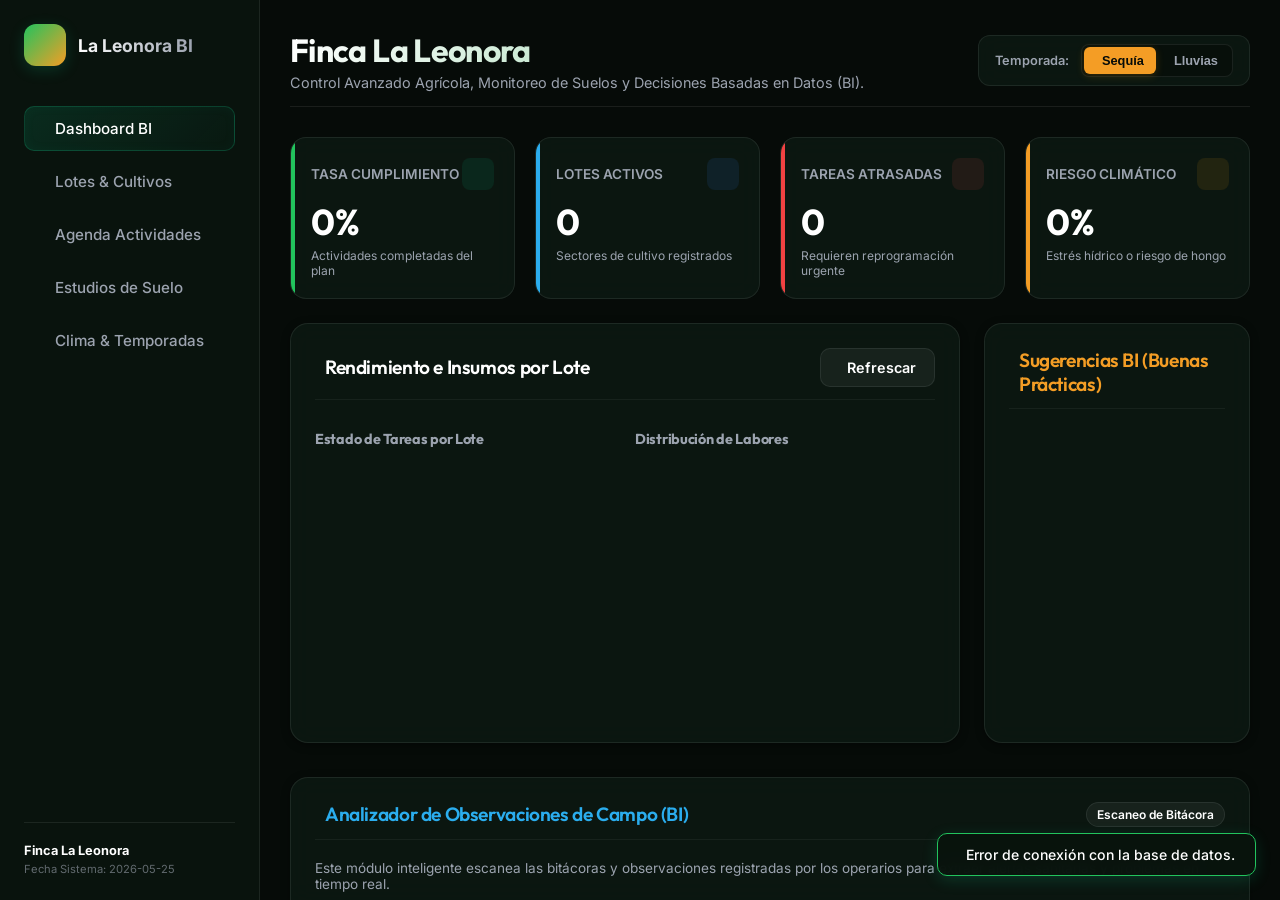
==== public/index.html @ f46ceb8b "fix(modal): hacer responsive el modal de programar actividad con header/footer sticky y selector de " ====
<!DOCTYPE html>
<html lang="es">
<head>
  <meta charset="UTF-8">
  <meta name="viewport" content="width=device-width, initial-scale=1.0">
  <title>AgriControl BI - Finca La Leonora</title>
  <!-- SEO Meta Tags -->
  <meta name="description" content="Sistema inteligente de control agrícola, administración de lotes, planificación de actividades y recomendaciones agronómicas basadas en BI para Finca La Leonora.">
  
  <!-- CSS Stylesheet -->
  <link rel="stylesheet" href="style.css">
  
  <!-- Chart.js and Lucide Icons CDN -->
  <script src="https://cdn.jsdelivr.net/npm/chart.js"></script>
  <script src="https://unpkg.com/lucide@latest"></script>
</head>
<body>

  <div id="app-container">
    
    <!-- SIDEBAR NAVIGATION -->
    <aside>
      <div class="brand">
        <div class="brand-icon">
          <i data-lucide="leaf"></i>
        </div>
        <div class="brand-name" style="font-size: 1.1rem;">La Leonora BI</div>
      </div>
      
      <nav style="flex-grow: 1;">
        <ul class="nav-menu">
          <li>
            <a class="nav-item active" data-section="dashboard">
              <i data-lucide="layout-dashboard"></i>
              <span>Dashboard BI</span>
            </a>
          </li>
          <li>
            <a class="nav-item" data-section="lotes">
              <i data-lucide="layers"></i>
              <span>Lotes & Cultivos</span>
            </a>
          </li>
          <li>
            <a class="nav-item" data-section="agenda">
              <i data-lucide="calendar"></i>
              <span>Agenda Actividades</span>
            </a>
          </li>
          <li>
            <a class="nav-item" data-section="suelos">
              <i data-lucide="microscope"></i>
              <span>Estudios de Suelo</span>
            </a>
          </li>
          <li>
            <a class="nav-item" data-section="clima">
              <i data-lucide="cloud-sun"></i>
              <span>Clima & Temporadas</span>
            </a>
          </li>
        </ul>
      </nav>
      
      <div class="sidebar-footer">
        <div style="font-weight: 700; color: #fff;">Finca La Leonora</div>
        <div style="font-size:0.7rem; opacity:0.6;">Fecha Sistema: <span id="current-time-lbl"></span></div>
      </div>
    </aside>

    <!-- MAIN VIEWPORT -->
    <main>
      
      <!-- TOP STATUS BAR & HEADER -->
      <header>
        <div class="header-title-section">
          <h1 id="page-title">Finca La Leonora</h1>
          <p id="page-subtitle">Control Avanzado Agrícola, Monitoreo de Suelos y Decisiones Basadas en Datos (BI).</p>
        </div>
        
        <div class="header-widgets">
          <!-- Weather season switch -->
          <div class="weather-widget">
            <span style="font-size: 0.8rem; font-weight: 600; color: var(--text-muted);">Temporada:</span>
            <div class="weather-toggle">
              <button id="btn-clima-sequia" class="weather-btn active sequia">
                <i data-lucide="sun"></i> Sequía
              </button>
              <button id="btn-clima-lluvia" class="weather-btn lluvia">
                <i data-lucide="cloud-rain"></i> Lluvias
              </button>
            </div>
          </div>
        </div>
      </header>

      <!-- ==========================================================================
           SECTION 1: DASHBOARD BI
           ========================================================================== -->
      <section id="dashboard-section" class="app-section active">
        <div class="dashboard-grid">
          
          <!-- KPI Row -->
          <div class="kpi-row">
            <div class="kpi-card kpi-cumplimiento">
              <div class="kpi-header">
                <span>Tasa Cumplimiento</span>
                <div class="kpi-icon"><i data-lucide="check-circle-2"></i></div>
              </div>
              <div class="kpi-value" id="kpi-cumplimiento-val">0%</div>
              <div class="kpi-desc">Actividades completadas del plan</div>
            </div>
            
            <div class="kpi-card kpi-lotes">
              <div class="kpi-header">
                <span>Lotes Activos</span>
                <div class="kpi-icon"><i data-lucide="grid"></i></div>
              </div>
              <div class="kpi-value" id="kpi-lotes-val">0</div>
              <div class="kpi-desc">Sectores de cultivo registrados</div>
            </div>
            
            <div class="kpi-card kpi-atrasadas">
              <div class="kpi-header">
                <span>Tareas Atrasadas</span>
                <div class="kpi-icon"><i data-lucide="alert-triangle"></i></div>
              </div>
              <div class="kpi-value" id="kpi-atrasadas-val">0</div>
              <div class="kpi-desc">Requieren reprogramación urgente</div>
            </div>
            
            <div class="kpi-card kpi-riesgo">
              <div class="kpi-header">
                <span>Riesgo Climático</span>
                <div class="kpi-icon"><i data-lucide="gauge"></i></div>
              </div>
              <div class="kpi-value" id="kpi-riesgo-val">0%</div>
              <div class="kpi-desc">Estrés hídrico o riesgo de hongo</div>
            </div>
          </div>

          <!-- BI Visualizations & Recommendations Grid -->
          <div class="vis-row">
            <!-- Charts Section -->
            <div class="card">
              <div class="card-header">
                <h2 class="card-title"><i data-lucide="bar-chart-3"></i> Rendimiento e Insumos por Lote</h2>
                <div class="card-actions">
                  <button class="btn btn-secondary" onclick="applyFilters()"><i data-lucide="refresh-cw"></i> Refrescar</button>
                </div>
              </div>
              
              <div class="charts-grid">
                <div>
                  <h3 style="font-size:0.9rem; margin-bottom:10px; color:var(--text-muted);">Estado de Tareas por Lote</h3>
                  <div class="chart-wrapper">
                    <canvas id="chartProductividad"></canvas>
                  </div>
                </div>
                <div>
                  <h3 style="font-size:0.9rem; margin-bottom:10px; color:var(--text-muted);">Distribución de Labores</h3>
                  <div class="chart-wrapper">
                    <canvas id="chartDistribucion"></canvas>
                  </div>
                </div>
              </div>
            </div>

            <!-- Intelligent Recommendations -->
            <div class="card">
              <div class="card-header">
                <h2 class="card-title" style="color: var(--accent-gold);"><i data-lucide="sparkles"></i> Sugerencias BI (Buenas Prácticas)</h2>
              </div>
              <div class="bi-recommendations-list" id="bi-recs-list">
                <!-- Inyectado desde bi-engine.js -->
              </div>
            </div>
          </div>

          <!-- Field Observations Analyzer Row -->
          <div class="card" style="margin-top: 10px;">
            <div class="card-header">
              <h2 class="card-title" style="color: var(--accent-blue);"><i data-lucide="brain-circuit"></i> Analizador de Observaciones de Campo (BI)</h2>
              <span class="badge stage-badge">Escaneo de Bitácora</span>
            </div>
            <div style="color: var(--text-muted); font-size: 0.85rem; margin-bottom: 15px;">
              Este módulo inteligente escanea las bitácoras y observaciones registradas por los operarios para extraer alertas sanitarias y problemas en tiempo real.
            </div>
            <div class="table-responsive">
              <table>
                <thead>
                  <tr>
                    <th>Lote</th>
                    <th>Incidencia Identificada</th>
                    <th>Estado de Alerta</th>
                    <th>Observación de Campo del Operario</th>
                    <th>Fecha Registro</th>
                    <th>Reportado Por</th>
                    <th>Actividad Origen</th>
                  </tr>
                </thead>
                <tbody id="observation-alerts-body">
                  <!-- Inyectado dinámicamente -->
                </tbody>
              </table>
            </div>
          </div>
          
        </div>
      </section>

      <!-- ==========================================================================
           SECTION 2: LOTES Y CULTIVOS
           ========================================================================== -->
      <section id="lotes-section" class="app-section">
        <div style="display:flex; justify-content:space-between; align-items:center; margin-bottom:24px;">
          <div>
            <h2 style="color:white; font-size:1.5rem;">Lotes de Cultivo</h2>
            <p style="color:var(--text-muted); font-size:0.9rem;">Registra los sectores de la finca. Soporta hasta 2 cultivos por lote para policultivos.</p>
          </div>
          <button class="btn btn-primary" onclick="abrirModalLote()">
            <i data-lucide="plus-circle"></i> Nuevo Lote
          </button>
        </div>

        <div class="lotes-grid" id="lotes-container">
          <!-- Inyectado desde app.js -->
        </div>
      </section>

      <!-- ==========================================================================
           SECTION 3: AGENDA DE ACTIVIDADES
           ========================================================================== -->
      <section id="agenda-section" class="app-section">
        <div style="display:flex; justify-content:space-between; align-items:center; margin-bottom:20px; flex-wrap:wrap; gap:12px;">
          <div>
            <h2 style="color:white; font-size:1.5rem;">Bitácora de Labores</h2>
            <p style="color:var(--text-muted); font-size:0.9rem;">Planifica las labores de la finca, márcalas como cumplidas en 1 clic y programa rápido.</p>
          </div>
          <div style="display:flex; gap:10px; align-items:center;">
            <div style="display:flex; background:rgba(0,0,0,0.3); border:1px solid var(--border-color); border-radius:10px; padding:3px;">
              <button type="button" id="btn-view-cards" class="btn btn-secondary" onclick="switchAgendaView('cards')" style="font-size:0.78rem; padding:6px 12px; border-radius:8px; background:rgba(16,185,129,0.2); color:#34d399; border:none;">
                <i data-lucide="layout-grid"></i> Tarjetas
              </button>
              <button type="button" id="btn-view-table" class="btn btn-secondary" onclick="switchAgendaView('table')" style="font-size:0.78rem; padding:6px 12px; border-radius:8px; border:none; color:var(--text-muted);">
                <i data-lucide="table"></i> Tabla
              </button>
            </div>
            <button class="btn btn-secondary" onclick="abrirModalPersonal()" title="Gestionar Operarios">
              <i data-lucide="users"></i> Operarios
            </button>
            <button class="btn btn-primary" onclick="abrirModalActividad()">
              <i data-lucide="calendar-plus"></i> Programar Detallado
            </button>
          </div>
        </div>

        <!-- BARRA DE PROGRAMACIÓN RÁPIDA (EXPRÉS) -->
        <div style="background: rgba(16, 185, 129, 0.06); border: 1px solid rgba(16, 185, 129, 0.25); border-radius: 14px; padding: 14px 16px; margin-bottom: 20px;">
          <div style="display: flex; justify-content: space-between; align-items: center; margin-bottom: 10px; flex-wrap: wrap; gap: 8px;">
            <div style="font-weight: 700; color: #10b981; font-size: 0.92rem; display: flex; align-items: center; gap: 8px;">
              <i data-lucide="zap" style="width: 17px; height: 17px; color: #fbbf24;"></i>
              <span>Programación Exprés (Agendado Rápido en 1 Clic)</span>
            </div>
            <!-- Sugerencias de Labores frecuentes -->
            <div style="display: flex; gap: 6px; flex-wrap: wrap;">
              <button type="button" class="chip-labor" onclick="selectQuickLabor('Plateo para café', 'Café', 'Crecimiento')">🌱 Plateo</button>
              <button type="button" class="chip-labor" onclick="selectQuickLabor('Guadaña general', 'Ambos Cultivos', 'Crecimiento')">🚜 Guadaña</button>
              <button type="button" class="chip-labor" onclick="selectQuickLabor('Deschuponada de café', 'Café', 'Fructificación')">🌿 Deschuponada</button>
              <button type="button" class="chip-labor" onclick="selectQuickLabor('Control de Plagas', 'Aguacate', 'Floración')">💊 Control Plagas</button>
              <button type="button" class="chip-labor" onclick="selectQuickLabor('Fertilización Foliar', 'Café', 'Crecimiento')">🧪 Fert. Foliar</button>
              <button type="button" class="chip-labor" onclick="selectQuickLabor('Fertilización Suelo', 'Café', 'Siembra')">🌾 Fert. Suelo</button>
            </div>
          </div>

          <form id="quick-act-form" style="display: grid; grid-template-columns: repeat(auto-fit, minmax(160px, 1fr)) auto; gap: 10px; align-items: flex-end;">
            <div>
              <label style="font-size: 0.72rem; color: var(--text-muted); display: block; margin-bottom: 4px;">Lote *</label>
              <select id="quick-act-lote" class="form-control" required style="font-size: 0.85rem; padding: 7px 10px;"></select>
            </div>
            <div>
              <label style="font-size: 0.72rem; color: var(--text-muted); display: block; margin-bottom: 4px;">Labor a Realizar *</label>
              <input type="text" id="quick-act-tipo" class="form-control" list="labor-suggestions" placeholder="Ej. Plateo para café nuevo" required style="font-size: 0.85rem; padding: 7px 10px;">
            </div>
            <div>
              <label style="font-size: 0.72rem; color: var(--text-muted); display: block; margin-bottom: 4px;">Fecha *</label>
              <input type="date" id="quick-act-fecha" class="form-control" required style="font-size: 0.85rem; padding: 7px 10px;">
            </div>
            <div>
              <label style="font-size: 0.72rem; color: var(--text-muted); display: block; margin-bottom: 4px;">Operario *</label>
              <input type="text" id="quick-act-personal" class="form-control" list="personal-suggestions" placeholder="Ej. Henry" required style="font-size: 0.85rem; padding: 7px 10px;">
            </div>
            <div>
              <button type="submit" class="btn btn-primary" style="white-space: nowrap; height: 38px; display: inline-flex; align-items: center; gap: 6px; font-weight: 700;">
                <i data-lucide="plus"></i> Agendar
              </button>
            </div>
          </form>
        </div>

        <!-- Filter and Search Bar -->
        <div class="filter-bar">
          <div class="filter-controls">
            <select id="filter-lote" class="filter-select" onchange="applyFilters()">
              <option value="">Todos los Lotes</option>
            </select>
            <select id="filter-cumplida" class="filter-select" onchange="applyFilters()">
              <option value="">Todos los Estados</option>
              <option value="pendientes">Pendientes a futuro</option>
              <option value="atrasadas">Atrasadas</option>
              <option value="completadas">Cumplidas</option>
            </select>
            <input type="text" id="search-activity" class="search-input" placeholder="Buscar por labor, operario, notas..." oninput="applyFilters()">
          </div>
          <button class="btn btn-secondary" onclick="document.getElementById('search-activity').value=''; document.getElementById('filter-lote').value=''; document.getElementById('filter-cumplida').value=''; applyFilters();">
            Limpiar Filtros
          </button>
        </div>

        <!-- VISTA 1: TARJETAS VISUALES DE LABORES (Por Defecto) -->
        <div id="agenda-cards-container" class="actividades-cards-grid">
          <!-- Inyectado desde app.js -->
        </div>

        <!-- VISTA 2: TABLA DE LABORES -->
        <div class="table-responsive" id="agenda-table-wrapper" style="display: none;">
          <table>
            <thead>
              <tr>
                <th style="width: 140px;">Estado</th>
                <th>Labor / Actividad</th>
                <th>Etapa</th>
                <th>Insumo, Dosificación & Aplicación</th>
                <th>Fecha & Responsable</th>
                <th>Notas de Campo</th>
                <th style="width: 140px; text-align: right;">Acciones</th>
              </tr>
            </thead>
            <tbody id="agenda-table-body">
              <!-- Cargado dinámicamente -->
            </tbody>
          </table>
        </div>
      </section>

      <!-- ==========================================================================
           SECTION 4: ESTUDIOS DE SUELO
           ========================================================================== -->
      <section id="suelos-section" class="app-section">
        <div style="display:flex; justify-content:space-between; align-items:center; margin-bottom:24px;">
          <div>
            <h2 style="color:white; font-size:1.5rem;">Estudios de Suelo y Análisis Químicos</h2>
            <p style="color:var(--text-muted); font-size:0.9rem;">Sube las imágenes de tus reportes de laboratorio. Se deben realizar dos análisis al año.</p>
          </div>
          <button class="btn btn-primary" onclick="abrirModalSuelo()">
            <i data-lucide="file-up"></i> Registrar Análisis de Suelo
          </button>
        </div>

        <!-- Gallery grid -->
        <div class="lotes-grid" id="suelos-container">
          <!-- Inyectado desde app.js -->
        </div>
      </section>

      <!-- ==========================================================================
           SECTION 5: CLIMA Y TEMPORADAS
           ========================================================================== -->
      <section id="clima-section" class="app-section">
        <div style="margin-bottom:24px;">
          <h2 style="color:white; font-size:1.5rem;">Monitoreo Climático Finca</h2>
          <p style="color:var(--text-muted); font-size:0.9rem;">El clima define las necesidades de riego y el riesgo de enfermedades foliares.</p>
        </div>

        <div class="climate-panel">
          <!-- Big Weather Display -->
          <div class="climate-status-card">
            <div id="climate-panel-icon" class="climate-icon-big sequia">
              <i data-lucide="sun"></i>
            </div>
            <h3 id="climate-panel-title" style="color:white; font-size:1.3rem; margin-bottom:8px;">Temporada de Sequía</h3>
            <p id="climate-panel-desc" style="color:var(--text-muted); font-size:0.85rem; max-width:280px;">Riego crítico activo para evitar pérdida foliar.</p>
            
            <div class="weather-stats-grid">
              <div class="weather-stat-box">
                <div style="font-size:0.75rem; color:var(--text-muted); margin-bottom:4px;">Temp. Promedio</div>
                <div style="display:flex; align-items:center; justify-content:center; gap:8px;">
                  <input type="number" id="climate-input-temp" class="form-control" style="width:60px; padding:4px 8px; text-align:center;" min="5" max="50">
                  <span style="font-weight:600; color:white;">°C</span>
                </div>
              </div>
              <div class="weather-stat-box">
                <div style="font-size:0.75rem; color:var(--text-muted); margin-bottom:4px;">Humedad Relativa</div>
                <div style="display:flex; align-items:center; justify-content:center; gap:8px;">
                  <input type="number" id="climate-input-hum" class="form-control" style="width:60px; padding:4px 8px; text-align:center;" min="0" max="100">
                  <span style="font-weight:600; color:white;">%</span>
                </div>
              </div>
            </div>
          </div>

          <!-- Climate Recommendations -->
          <div class="card">
            <div class="card-header">
              <h3 class="card-title" style="color: var(--accent-blue);"><i data-lucide="shield-alert"></i> Mitigación y Labores Recomendadas por Clima</h3>
            </div>
            <div class="bi-recommendations-list" id="clima-recs-list" style="max-height: 420px;">
              <!-- Se inyecta filtrado por clima -->
            </div>
          </div>
        </div>
      </section>

    </main>
  </div>

  <!-- ==========================================================================
       MODALS SECTION
       ========================================================================== -->
       
  <!-- Modal: Crear/Editar Lote -->
  <div class="modal-overlay" id="lote-modal">
    <div class="modal-content">
      <div class="modal-header">
        <h3 class="modal-title" id="lote-modal-title">Nuevo Lote de Cultivo</h3>
        <button class="modal-close"><i data-lucide="x"></i></button>
      </div>
      <form id="lote-form">
        <input type="hidden" id="lote-form-id">
        
        <div class="form-row-2">
          <div class="form-group">
            <label for="lote-form-nombre">Nombre del Lote (Ej. Alejandra / Manuela) *</label>
            <input type="text" id="lote-form-nombre" class="form-control" required placeholder="Ingrese el nombre del lote">
          </div>
          <div class="form-group">
            <label for="lote-form-etapa">Etapa Vegetativa General</label>
            <select id="lote-form-etapa" class="form-control">
              <option value="Siembra">Siembra / Establecimiento</option>
              <option value="Crecimiento">Crecimiento / Vegetativo</option>
              <option value="Floración">Floración</option>
              <option value="Fructificación">Fructificación</option>
              <option value="Cosecha">Cosecha</option>
            </select>
          </div>
        </div>
        
        <!-- SECCIÓN: SIEMBRA 1 / CULTIVO PRINCIPAL -->
        <div style="background: rgba(16, 185, 129, 0.07); border: 1px solid rgba(16, 185, 129, 0.25); border-radius: 12px; padding: 14px; margin-bottom: 14px;">
          <div style="font-weight: 700; color: #10b981; font-size: 0.92rem; margin-bottom: 10px; display: flex; justify-content: space-between; align-items: center;">
            <span style="display: flex; align-items: center; gap: 6px;">
              <i data-lucide="sprout" style="width: 16px; height: 16px;"></i> Siembra 1 (Cultivo Principal) *
            </span>
            <span style="font-size: 0.75rem; color: #34d399; font-weight: 600;" id="calc-preview-1-mini"></span>
          </div>
          <div class="form-row-2">
            <div class="form-group">
              <label for="lote-form-cultivo">Cultivo / Variedad *</label>
              <input type="text" id="lote-form-cultivo" class="form-control" list="crop-suggestions" required placeholder="Ej. Café Castillo / Geisha">
            </div>
            <div class="form-group">
              <label for="lote-form-fecha">Fecha de Siembra</label>
              <input type="date" id="lote-form-fecha" class="form-control">
            </div>
          </div>
          <div class="form-row-2" style="margin-top: 6px;">
            <div class="form-group">
              <label for="lote-form-arboles1" style="color: #a7f3d0;">Nº Árboles Actuales Sembrados</label>
              <input type="number" id="lote-form-arboles1" class="form-control" min="0" step="1" placeholder="Ej. 9984">
            </div>
            <div class="form-group">
              <label for="lote-form-pendientes1" style="color: #fde68a;">Árboles Pendientes (Por Sembrar)</label>
              <input type="number" id="lote-form-pendientes1" class="form-control" min="0" step="1" placeholder="Ej. 1500">
            </div>
          </div>
          <div class="form-row-2" style="margin-top: 6px;">
            <div class="form-group">
              <label for="lote-form-surco1" style="color: #a7f3d0;" title="Distancia entre surcos o calles en metros">Dist. Surcos (m)</label>
              <input type="number" id="lote-form-surco1" class="form-control" min="0" step="0.05" placeholder="Ej. 1.45">
            </div>
            <div class="form-group">
              <label for="lote-form-planta1" style="color: #a7f3d0;" title="Distancia entre plantas del mismo surco en metros">Dist. Plantas (m)</label>
              <input type="number" id="lote-form-planta1" class="form-control" min="0" step="0.05" placeholder="Ej. 1.25">
            </div>
          </div>
          <div id="calc-preview-1" style="font-size: 0.78rem; color: #34d399; margin-top: 8px; background: rgba(0,0,0,0.25); padding: 6px 10px; border-radius: 6px; display: none;"></div>
        </div>

        <!-- SECCIÓN: SIEMBRA 2 / SEGUNDO CULTIVO O OTRA FECHA -->
        <div style="background: rgba(59, 130, 246, 0.07); border: 1px solid rgba(59, 130, 246, 0.25); border-radius: 12px; padding: 14px; margin-bottom: 14px;">
          <div style="font-weight: 700; color: #60a5fa; font-size: 0.92rem; margin-bottom: 10px; display: flex; justify-content: space-between; align-items: center;">
            <span style="display: flex; align-items: center; gap: 6px;">
              <i data-lucide="layers" style="width: 16px; height: 16px;"></i> Siembra 2 (Distinta Fecha / Segundo Cultivo)
            </span>
            <span style="font-size: 0.75rem; color: #93c5fd; font-weight: 600;" id="calc-preview-2-mini"></span>
          </div>
          <div class="form-row-2">
            <div class="form-group">
              <label for="lote-form-cultivo2">Cultivo / Variedad</label>
              <input type="text" id="lote-form-cultivo2" class="form-control" list="crop-suggestions" placeholder="Ej. Café (Lote Nuevo) o Plátano">
            </div>
            <div class="form-group">
              <label for="lote-form-fecha2">Fecha de Siembra</label>
              <input type="date" id="lote-form-fecha2" class="form-control">
            </div>
          </div>
          <div class="form-row-2" style="margin-top: 6px;">
            <div class="form-group">
              <label for="lote-form-arboles2" style="color: #bfdbfe;">Nº Árboles Actuales Sembrados</label>
              <input type="number" id="lote-form-arboles2" class="form-control" min="0" step="1" placeholder="Ej. 5800">
            </div>
            <div class="form-group">
              <label for="lote-form-pendientes2" style="color: #fde68a;">Árboles Pendientes (Por Sembrar)</label>
              <input type="number" id="lote-form-pendientes2" class="form-control" min="0" step="1" placeholder="Ej. 1000">
            </div>
          </div>
          <div class="form-row-2" style="margin-top: 6px;">
            <div class="form-group">
              <label for="lote-form-surco2" style="color: #bfdbfe;" title="Distancia entre surcos o calles en metros">Dist. Surcos (m)</label>
              <input type="number" id="lote-form-surco2" class="form-control" min="0" step="0.05" placeholder="Ej. 1.45">
            </div>
            <div class="form-group">
              <label for="lote-form-planta2" style="color: #bfdbfe;" title="Distancia entre plantas del mismo surco en metros">Dist. Plantas (m)</label>
              <input type="number" id="lote-form-planta2" class="form-control" min="0" step="0.05" placeholder="Ej. 1.25">
            </div>
          </div>
          <div id="calc-preview-2" style="font-size: 0.78rem; color: #93c5fd; margin-top: 8px; background: rgba(0,0,0,0.25); padding: 6px 10px; border-radius: 6px; display: none;"></div>
        </div>

        <!-- BOTÓN PARA DESPLEGAR SIEMBRA 3 -->
        <div style="margin-bottom: 14px; text-align: right;">
          <button type="button" class="btn btn-secondary" id="btn-toggle-siembra3" style="font-size: 0.78rem; padding: 5px 12px; display: inline-flex; align-items: center; gap: 6px;">
            <i data-lucide="plus-circle" style="width: 14px; height: 14px; color: #fbbf24;"></i>
            <span id="btn-toggle-siembra3-lbl">+ Agregar 3ª Siembra / Policultivo</span>
          </button>
        </div>

        <!-- SECCIÓN: SIEMBRA 3 / TERCER CULTIVO O OTRA ETAPA (DINÁMICO) -->
        <div id="sec-siembra-3" style="display: none; background: rgba(245, 158, 11, 0.07); border: 1px solid rgba(245, 158, 11, 0.25); border-radius: 12px; padding: 14px; margin-bottom: 14px;">
          <div style="font-weight: 700; color: #fbbf24; font-size: 0.92rem; margin-bottom: 10px; display: flex; justify-content: space-between; align-items: center;">
            <span style="display: flex; align-items: center; gap: 6px;">
              <i data-lucide="sprout" style="width: 16px; height: 16px;"></i> Siembra 3 (Tercer Cultivo / Lote Adicional)
            </span>
            <span style="font-size: 0.75rem; color: #fde68a; font-weight: 600;" id="calc-preview-3-mini"></span>
          </div>
          <div class="form-row-2">
            <div class="form-group">
              <label for="lote-form-cultivo3">Cultivo / Variedad</label>
              <input type="text" id="lote-form-cultivo3" class="form-control" list="crop-suggestions" placeholder="Ej. Aguacate Hass o Café Soca">
            </div>
            <div class="form-group">
              <label for="lote-form-fecha3">Fecha de Siembra</label>
              <input type="date" id="lote-form-fecha3" class="form-control">
            </div>
          </div>
          <div class="form-row-2" style="margin-top: 6px;">
            <div class="form-group">
              <label for="lote-form-arboles3" style="color: #fde68a;">Nº Árboles Actuales Sembrados</label>
              <input type="number" id="lote-form-arboles3" class="form-control" min="0" step="1" placeholder="Ej. 1200">
            </div>
            <div class="form-group">
              <label for="lote-form-pendientes3" style="color: #fde68a;">Árboles Pendientes (Por Sembrar)</label>
              <input type="number" id="lote-form-pendientes3" class="form-control" min="0" step="1" placeholder="Ej. 500">
            </div>
          </div>
          <div class="form-row-2" style="margin-top: 6px;">
            <div class="form-group">
              <label for="lote-form-surco3" style="color: #fde68a;" title="Distancia entre surcos o calles en metros">Dist. Surcos (m)</label>
              <input type="number" id="lote-form-surco3" class="form-control" min="0" step="0.05" placeholder="Ej. 6.00">
            </div>
            <div class="form-group">
              <label for="lote-form-planta3" style="color: #fde68a;" title="Distancia entre plantas del mismo surco en metros">Dist. Plantas (m)</label>
              <input type="number" id="lote-form-planta3" class="form-control" min="0" step="0.05" placeholder="Ej. 5.00">
            </div>
          </div>
          <div id="calc-preview-3" style="font-size: 0.78rem; color: #fbbf24; margin-top: 8px; background: rgba(0,0,0,0.25); padding: 6px 10px; border-radius: 6px; display: none;"></div>
        </div>

        <!-- SECCIÓN: ÁREA Y ASISTENTE BI: CAPACIDAD INSTALADA VS TEÓRICA -->
        <div style="background: rgba(0, 0, 0, 0.3); border: 1px solid var(--border-color); border-radius: 12px; padding: 14px; margin-bottom: 16px;">
          <div style="display: flex; justify-content: space-between; align-items: center; margin-bottom: 10px; flex-wrap: wrap; gap: 8px;">
            <div style="font-weight: 700; color: #fff; font-size: 0.92rem; display: flex; align-items: center; gap: 6px;">
              <i data-lucide="pie-chart" style="width: 16px; height: 16px; color: #34d399;"></i>
              Área del Lote & Balance de Capacidad Teórica vs Real
            </div>
            <div style="display: flex; gap: 6px;">
              <button type="button" class="btn btn-secondary" id="btn-calc-area" style="font-size: 0.75rem; padding: 4px 10px;" title="Calcular automáticamente el área ocupada según los árboles y sus distancias">
                <i data-lucide="calculator" style="width: 14px; height: 14px;"></i> Auto-Calcular Área
              </button>
              <button type="button" class="btn btn-secondary" id="btn-calc-arboles" style="font-size: 0.75rem; padding: 4px 10px;" title="Estimar número de árboles según el área ingresada y la distancia de siembra">
                <i data-lucide="binary" style="width: 14px; height: 14px;"></i> Estimar Árboles
              </button>
            </div>
          </div>

          <div class="form-row-2">
            <div class="form-group" style="margin-bottom: 8px;">
              <label for="lote-form-area" style="font-weight: 700; color: #34d399;">Área Total del Lote (Hectáreas) *</label>
              <input type="number" id="lote-form-area" class="form-control" required step="0.01" min="0.01" placeholder="Ej. 3.50">
            </div>
            <div class="form-group" style="margin-bottom: 8px;">
              <label for="lote-form-pendientes" style="font-weight: 700; color: #fbbf24;" title="Total de árboles pendientes o proyectados por sembrar en este lote">
                Árboles Totales Pendientes (Por Sembrar)
              </label>
              <input type="number" id="lote-form-pendientes" class="form-control" min="0" step="1" placeholder="Ej. 2500">
            </div>
          </div>

          <!-- Resumen dinámico BI de Capacidad y Densidades -->
          <div id="lote-densidad-summary" style="margin-top: 10px;"></div>
        </div>
        
        <div style="display:flex; justify-content:flex-end; gap:12px; margin-top:20px;">
          <button type="button" class="btn btn-secondary modal-cancel">Cancelar</button>
          <button type="submit" class="btn btn-primary" id="btn-submit-lote">Guardar Lote</button>
        </div>
      </form>
    </div>
  </div>

  <!-- Modal: Crear/Editar Actividad -->
  <div class="modal-overlay" id="act-modal">
    <div class="modal-content" style="width: 620px; max-width: 95vw; max-height: calc(100vh - 40px); display: flex; flex-direction: column; padding: 0; overflow: hidden;">
      
      <!-- Header Fijo Superior -->
      <div class="modal-header modal-header-sticky" style="margin: 0; padding: 18px 24px; border-bottom: 1px solid rgba(255,255,255,0.08); background: #0c1811; display:flex; justify-content:space-between; align-items:center;">
        <div style="display:flex; align-items:center; gap:10px;">
          <div style="background: rgba(16,185,129,0.15); border: 1px solid rgba(16,185,129,0.3); border-radius: 8px; width: 34px; height: 34px; display: flex; align-items: center; justify-content: center; color: #34d399;">
            <i data-lucide="calendar-plus" style="width: 20px; height: 20px;"></i>
          </div>
          <h3 class="modal-title" id="act-modal-title" style="margin: 0; font-size: 1.25rem;">Programar Actividad</h3>
        </div>
        <button class="modal-close" style="background: none; border: none; color: var(--text-muted); cursor: pointer; display: flex; align-items: center; justify-content: center; padding: 4px;"><i data-lucide="x"></i></button>
      </div>

      <!-- Formulario con Scroll Interno -->
      <form id="act-form" style="display: flex; flex-direction: column; flex: 1; overflow: hidden; margin: 0;">
        <input type="hidden" id="act-form-id">
        
        <div class="modal-body-scroll" style="overflow-y: auto; padding: 20px 24px; flex: 1;">
          
          <!-- Bloque Destacado de Lote y Cultivo -->
          <div style="background: linear-gradient(135deg, rgba(16, 185, 129, 0.12), rgba(6, 78, 59, 0.22)); border: 1px solid rgba(52, 211, 153, 0.45); border-radius: 12px; padding: 14px 16px; margin-bottom: 18px; box-shadow: 0 4px 12px rgba(0,0,0,0.2);">
            <div style="display:flex; align-items:center; justify-content:space-between; margin-bottom: 10px;">
              <span style="display:flex; align-items:center; gap:6px; color:#34d399; font-weight:700; font-size:0.82rem; text-transform:uppercase; letter-spacing:0.5px;">
                <i data-lucide="map-pin" style="width:15px; height:15px;"></i> Ubicación de la Labor *
              </span>
              <span style="font-size:0.75rem; color:#a7f3d0; background:rgba(16,185,129,0.2); padding:2px 8px; border-radius:10px;">Requerido</span>
            </div>
            
            <div class="form-row-2" style="margin-bottom: 0;">
              <div class="form-group" style="margin-bottom: 0;">
                <label for="act-form-lote" style="color: #f1f5f9; font-weight: 700; font-size: 0.88rem; margin-bottom: 6px; display:block;">Lote Asociado *</label>
                <select id="act-form-lote" class="form-control" style="background: #06110a; border: 1px solid #10b981; color: #fff; font-weight: 600; box-shadow: inset 0 2px 4px rgba(0,0,0,0.3);" required>
                  <!-- Dinámico -->
                </select>
              </div>
              
              <div class="form-group" style="margin-bottom: 0;">
                <label for="act-form-cultivo-objetivo" style="color: #f1f5f9; font-weight: 700; font-size: 0.88rem; margin-bottom: 6px; display:block;">Cultivo Objetivo *</label>
                <select id="act-form-cultivo-objetivo" class="form-control" style="background: #06110a; border: 1px solid #10b981; color: #fff; font-weight: 600; box-shadow: inset 0 2px 4px rgba(0,0,0,0.3);" required>
                  <!-- Dinámico -->
                </select>
              </div>
            </div>
          </div>

          <!-- Chips Rápidos de Labores -->
          <div style="margin-bottom: 14px;">
            <label style="font-size:0.75rem; color:var(--text-muted); display:block; margin-bottom:6px; font-weight: 600;">Sugerencias Rápidas de Labor (1 Clic para autocompletar):</label>
            <div style="display:flex; gap:6px; flex-wrap:wrap;">
              <button type="button" class="chip-labor" onclick="fillModalLabor('Plateo para café', 'Café', 'Crecimiento')">🌱 Plateo</button>
              <button type="button" class="chip-labor" onclick="fillModalLabor('Guadaña general', 'Ambos Cultivos', 'Crecimiento')">🚜 Guadaña</button>
              <button type="button" class="chip-labor" onclick="fillModalLabor('Deschuponada de café', 'Café', 'Fructificación')">🌿 Deschuponada</button>
              <button type="button" class="chip-labor" onclick="fillModalLabor('Control de Plagas', 'Aguacate', 'Floración')">💊 Control Plagas</button>
              <button type="button" class="chip-labor" onclick="fillModalLabor('Fertilización Foliar', 'Café', 'Crecimiento')">🧪 Fert. Foliar</button>
              <button type="button" class="chip-labor" onclick="fillModalLabor('Fertilización Suelo', 'Café', 'Siembra')">🌾 Fert. Suelo</button>
            </div>
          </div>

          <div class="form-row-2">
            <div class="form-group">
              <label for="act-form-tipo">Tipo de Labor *</label>
              <input type="text" id="act-form-tipo" class="form-control" list="labor-suggestions" required placeholder="Ej. Fertilización Foliar">
            </div>

            <div class="form-group">
              <label for="act-form-producto">Insumo / Producto Utilizado</label>
              <input type="text" id="act-form-producto" class="form-control" list="producto-suggestions" placeholder="Ej. NPK 15-15-15 o Glifosato">
            </div>
          </div>

          <div class="form-row-2">
            <div class="form-group">
              <label for="act-form-etapa">Etapa del Cultivo</label>
              <select id="act-form-etapa" class="form-control">
                <option value="Siembra">Siembra / Establecimiento</option>
                <option value="Crecimiento">Crecimiento / Vegetativo</option>
                <option value="Floración">Floración</option>
                <option value="Fructificación">Fructificación</option>
                <option value="Cosecha">Cosecha</option>
              </select>
            </div>

            <div class="form-group">
              <label for="act-form-dosificacion">Dosificación Prescrita</label>
              <input type="text" id="act-form-dosificacion" class="form-control" list="dosificacion-suggestions" placeholder="Ej. 2 ml/L, 200g/árbol">
            </div>
          </div>

          <div class="form-row-2">
            <div class="form-group">
              <label for="act-form-metodo">Tipo de Aplicación</label>
              <select id="act-form-metodo" class="form-control">
                <option value="Foliar">Foliar (Líquida)</option>
                <option value="Suelo / Piso">Suelo / Piso (Granulado/Sólido)</option>
                <option value="Herbicida">Herbicida</option>
                <option value="Riego / Fertirriego">Riego / Fertirriego</option>
                <option value="Otro">Otro Método</option>
              </select>
            </div>

            <div class="form-group">
              <div class="form-row-2" style="gap: 10px; margin-bottom: 0;">
                <div class="form-group" style="margin-bottom:0;">
                  <label for="act-form-cantidad">Cantidad Total</label>
                  <input type="number" id="act-form-cantidad" class="form-control" placeholder="Ej. 50">
                </div>
                <div class="form-group" style="margin-bottom:0;">
                  <label for="act-form-unidad">Unidad</label>
                  <select id="act-form-unidad" class="form-control">
                    <option value="Kg">Kg</option>
                    <option value="L">L</option>
                    <option value="g">g</option>
                    <option value="ml">ml</option>
                    <option value="Sacos">Sacos</option>
                  </select>
                </div>
              </div>
            </div>
          </div>

          <div class="form-row-2">
            <div class="form-group">
              <label for="act-form-fecha">Fecha Programada *</label>
              <input type="date" id="act-form-fecha" class="form-control" required>
            </div>
            
            <div class="form-group">
              <label for="act-form-personal">Personal Responsable *</label>
              <input type="text" id="act-form-personal" class="form-control" list="personal-suggestions" required placeholder="Nombre de operario">
            </div>
          </div>

          <div class="form-group">
            <label for="act-form-notas">Observaciones y Notas de Campo (Se analizarán en el Dashboard)</label>
            <textarea id="act-form-notas" class="form-control" rows="3" placeholder="Registre incidencias (maleza, plagas, deficiencias encontradas) o notas de aplicación..."></textarea>
          </div>

          <!-- Selector de Estado de Cumplimiento -->
          <div class="form-group" style="background: rgba(16, 185, 129, 0.08); border: 1px solid rgba(16, 185, 129, 0.25); border-radius: 10px; padding: 12px; margin-bottom: 8px;">
            <label style="font-weight: 700; color: #fff; margin-bottom: 8px; display: block; font-size: 0.88rem;">
              <i data-lucide="check-circle-2" style="width:16px; height:16px; color:#10b981; vertical-align:middle; margin-right:4px;"></i>
              Estado de la Labor
            </label>
            <div style="display: flex; gap: 20px; align-items: center; flex-wrap: wrap;">
              <label style="display: flex; align-items: center; gap: 8px; cursor: pointer; color: #f59e0b; font-weight: 600; font-size: 0.88rem;">
                <input type="radio" name="act-form-cumplida" id="act-form-cumplida-no" value="false" checked style="accent-color: #f59e0b; width: 17px; height: 17px;">
                <span>⏳ Pendiente por Realizar</span>
              </label>
              <label style="display: flex; align-items: center; gap: 8px; cursor: pointer; color: #10b981; font-weight: 600; font-size: 0.88rem;">
                <input type="radio" name="act-form-cumplida" id="act-form-cumplida-si" value="true" style="accent-color: #10b981; width: 17px; height: 17px;">
                <span>✔ Cumplida / Ya Ejecutada</span>
              </label>
            </div>
          </div>

        </div>

        <!-- Footer Fijo Inferior -->
        <div class="modal-footer modal-footer-sticky" style="margin: 0; padding: 14px 24px; border-top: 1px solid rgba(255,255,255,0.08); background: #0c1811; display:flex; justify-content:space-between; align-items:center; gap:12px; flex-wrap:wrap;">
          <button type="button" class="btn btn-secondary" id="btn-act-save-and-another" style="display:flex; align-items:center; gap:6px; border-color: rgba(16, 185, 129, 0.4); color: #34d399;">
            <i data-lucide="plus-circle" style="width:16px; height:16px;"></i> Guardar y Otra
          </button>
          <div style="display:flex; gap:12px;">
            <button type="button" class="btn btn-secondary modal-cancel">Cancelar</button>
            <button type="submit" class="btn btn-primary" id="btn-act-submit" style="display:flex; align-items:center; gap:6px;">
              <i data-lucide="check" style="width:16px; height:16px;"></i> Agendar Actividad
            </button>
          </div>
        </div>

      </form>
    </div>
  </div>

  <!-- Modal: Subir Análisis de Suelo -->
  <div class="modal-overlay" id="suelo-modal">
    <div class="modal-content">
      <div class="modal-header">
        <h3 class="modal-title">Subir Análisis de Suelo</h3>
        <button class="modal-close"><i data-lucide="x"></i></button>
      </div>
      <form id="suelo-form">
        
        <div class="form-group">
          <label for="suelo-form-lote">Lote Analizado *</label>
          <select id="suelo-form-lote" class="form-control" required>
            <!-- Dinámico -->
          </select>
        </div>

        <div class="form-row-2">
          <div class="form-group">
            <label for="suelo-form-titulo">Título / Descripción del Reporte *</label>
            <input type="text" id="suelo-form-titulo" class="form-control" required placeholder="Ej. Análisis de Macronutrientes Semestral">
          </div>
          <div class="form-group">
            <label for="suelo-form-fecha">Fecha del Análisis *</label>
            <input type="date" id="suelo-form-fecha" class="form-control" required>
          </div>
        </div>

        <div class="form-group">
          <label for="suelo-form-imagen">Reporte de Laboratorio (Imagen o PDF) *</label>
          <input type="file" id="suelo-form-imagen" accept="image/*,application/pdf" class="form-control" required>
          <div style="font-size:0.75rem; color:var(--text-muted); margin-top:4px;">Selecciona una imagen (PNG, JPG) o un archivo PDF para guardar el estudio.</div>
        </div>

        <div class="form-group">
          <label for="suelo-form-notas">Observaciones / Resultados Clave del Suelo</label>
          <textarea id="suelo-form-notas" class="form-control" rows="3" placeholder="Ej. pH ácido (5.2), bajo nivel de Nitrógeno. Se sugiere enmienda."></textarea>
        </div>

        <div style="display:flex; justify-content:flex-end; gap:12px; margin-top:20px;">
          <button type="button" class="btn btn-secondary modal-cancel">Cancelar</button>
          <button type="submit" class="btn btn-primary">Guardar Análisis</button>
        </div>
      </form>
    </div>
  </div>

  <!-- Modal: Zoom de Imagen de Análisis -->
  <div class="modal-overlay" id="zoom-modal">
    <div class="modal-content" style="width: 700px; max-width: 95%;">
      <div class="modal-header">
        <h3 class="modal-title" id="zoom-modal-title">Vista del Análisis</h3>
        <button class="modal-close"><i data-lucide="x"></i></button>
      </div>
      <div style="text-align: center; max-height: 500px; overflow: auto; background: rgba(0,0,0,0.4); padding: 10px; border-radius: 10px;">
        <img id="zoom-modal-img" src="" alt="Análisis de Suelos" style="max-width: 100%; height: auto; border-radius: 6px;">
      </div>
      <div id="zoom-modal-desc" style="margin-top: 15px; font-size: 0.9rem; color: var(--text-muted); line-height: 1.4;"></div>
    </div>
  </div>

  <!-- Modal: Administrar Operarios -->
  <div class="modal-overlay" id="personal-modal">
    <div class="modal-content" style="width: 450px;">
      <div class="modal-header">
        <h3 class="modal-title">Administrar Operarios</h3>
        <button class="modal-close"><i data-lucide="x"></i></button>
      </div>
      <div>
        <div class="form-group" style="display:flex; gap:10px; margin-bottom: 20px;">
          <input type="text" id="personal-new-name" class="form-control" placeholder="Nombre del nuevo operario...">
          <button type="button" class="btn btn-primary" onclick="agregarNuevoPersonal()" style="display:flex; align-items:center; gap:6px;"><i data-lucide="plus"></i> Agregar</button>
        </div>
        
        <h4 style="color:white; font-size:0.95rem; margin-bottom:10px; border-bottom:1px solid rgba(255,255,255,0.05); padding-bottom:6px;">Personal Registrado</h4>
        <div id="personal-list-container" style="max-height: 250px; overflow-y: auto; display:flex; flex-direction:column; gap:8px;">
          <!-- Se inyecta dinámicamente -->
        </div>
      </div>
      <div style="display:flex; justify-content:flex-end; margin-top:20px; border-top: 1px solid rgba(255,255,255,0.05); padding-top:15px;">
        <button type="button" class="btn btn-secondary modal-close">Cerrar</button>
      </div>
    </div>
  </div>

  <!-- DATALISTS PARA SUGERENCIAS / AUTOCOMPLETADOS DINÁMICOS -->
  <datalist id="crop-suggestions"></datalist>
  <datalist id="labor-suggestions"></datalist>
  <datalist id="personal-suggestions"></datalist>
  <datalist id="producto-suggestions"></datalist>
  <datalist id="dosificacion-suggestions"></datalist>

  <!-- SCRIPTS IMPORT -->
  <script src="bi-engine.js"></script>
  <script src="app.js"></script>
  
  <!-- Initialize Lucide Icons -->
  <script>
    lucide.createIcons();
  </script>
</body>
</html>
---- public/style.css ----
/* AgriControl BI - Premium Visual Theme */
@import url('https://fonts.googleapis.com/css2?family=Inter:wght@300;400;500;600;700&family=Outfit:wght@400;500;600;700;800&display=swap');

:root {
  /* Color Palette - HSL Dark Forest Tech */
  --bg-main: #060b08;
  --bg-sidebar: #09130d;
  --bg-card: rgba(15, 30, 22, 0.65);
  --bg-card-hover: rgba(22, 45, 33, 0.8);
  --border-color: rgba(255, 255, 255, 0.08);
  --border-focus: rgba(16, 185, 129, 0.4);

  --primary: hsl(142, 70%, 45%);
  --primary-glow: rgba(16, 185, 129, 0.2);
  --primary-dark: hsl(142, 70%, 30%);
  --accent-gold: hsl(35, 90%, 55%);
  --accent-gold-glow: rgba(245, 158, 11, 0.2);
  --accent-blue: hsl(200, 85%, 55%);
  --accent-blue-glow: rgba(59, 130, 246, 0.2);
  --danger: hsl(0, 85%, 60%);
  --danger-glow: rgba(239, 68, 68, 0.25);
  
  --text-main: #f3f4f6;
  --text-muted: #9ca3af;
  --text-dark: #1f2937;
  
  --shadow-sm: 0 2px 8px rgba(0,0,0,0.4);
  --shadow-lg: 0 10px 30px rgba(0,0,0,0.6);
  --glass-blur: blur(12px);
  --transition-fast: 0.2s ease;
  --transition-normal: 0.3s cubic-bezier(0.4, 0, 0.2, 1);
}

* {
  box-sizing: border-box;
  margin: 0;
  padding: 0;
}

body {
  font-family: 'Inter', sans-serif;
  background-color: var(--bg-main);
  color: var(--text-main);
  min-height: 100vh;
  display: flex;
  overflow-x: hidden;
}

h1, h2, h3, h4, .title-font {
  font-family: 'Outfit', sans-serif;
  letter-spacing: -0.02em;
}

/* Scrollbar Styling */
::-webkit-scrollbar {
  width: 8px;
  height: 8px;
}
::-webkit-scrollbar-track {
  background: var(--bg-main);
}
::-webkit-scrollbar-thumb {
  background: rgba(255, 255, 255, 0.1);
  border-radius: 4px;
}
::-webkit-scrollbar-thumb:hover {
  background: var(--primary);
}

/* Layout App Structure */
#app-container {
  display: flex;
  width: 100%;
  min-height: 100vh;
}

/* Sidebar Styling */
aside {
  width: 260px;
  background-color: var(--bg-sidebar);
  border-right: 1px solid var(--border-color);
  display: flex;
  flex-direction: column;
  padding: 24px;
  flex-shrink: 0;
  z-index: 10;
}

.brand {
  display: flex;
  align-items: center;
  gap: 12px;
  margin-bottom: 40px;
}

.brand-icon {
  background: linear-gradient(135deg, var(--primary), var(--accent-gold));
  width: 42px;
  height: 42px;
  border-radius: 12px;
  display: flex;
  align-items: center;
  justify-content: center;
  color: white;
  box-shadow: 0 4px 15px var(--primary-glow);
}

.brand-name {
  font-size: 1.25rem;
  font-weight: 700;
  background: linear-gradient(to right, #ffffff, var(--text-muted));
  -webkit-background-clip: text;
  -webkit-text-fill-color: transparent;
}

.nav-menu {
  list-style: none;
  display: flex;
  flex-direction: column;
  gap: 8px;
}

.nav-item {
  display: flex;
  align-items: center;
  gap: 14px;
  padding: 12px 16px;
  color: var(--text-muted);
  text-decoration: none;
  border-radius: 10px;
  font-weight: 500;
  font-size: 0.95rem;
  cursor: pointer;
  transition: all var(--transition-fast);
  border: 1px solid transparent;
}

.nav-item:hover {
  color: var(--text-main);
  background-color: rgba(255, 255, 255, 0.03);
}

.nav-item.active {
  color: #ffffff;
  background: linear-gradient(135deg, rgba(16, 185, 129, 0.15), rgba(16, 185, 129, 0.03));
  border-color: rgba(16, 185, 129, 0.25);
  box-shadow: inset 0 0 12px rgba(16, 185, 129, 0.05);
}

.nav-item i {
  font-size: 1.1rem;
}

.sidebar-footer {
  margin-top: auto;
  padding-top: 20px;
  border-top: 1px solid var(--border-color);
  font-size: 0.8rem;
  color: var(--text-muted);
  display: flex;
  flex-direction: column;
  gap: 4px;
}

/* Main Content Area */
main {
  flex-grow: 1;
  display: flex;
  flex-direction: column;
  height: 100vh;
  overflow-y: auto;
  padding: 30px;
}

/* Top Header */
header {
  display: flex;
  justify-content: space-between;
  align-items: center;
  margin-bottom: 30px;
  padding-bottom: 15px;
  border-bottom: 1px solid var(--border-color);
}

.header-title-section h1 {
  font-size: 2rem;
  font-weight: 700;
  background: linear-gradient(120deg, #ffffff, #88cf9d);
  -webkit-background-clip: text;
  -webkit-text-fill-color: transparent;
}

.header-title-section p {
  color: var(--text-muted);
  font-size: 0.9rem;
  margin-top: 4px;
}

.header-widgets {
  display: flex;
  align-items: center;
  gap: 16px;
}

/* Weather Monitor Widget */
.weather-widget {
  background: var(--bg-card);
  backdrop-filter: var(--glass-blur);
  border: 1px solid var(--border-color);
  border-radius: 12px;
  padding: 8px 16px;
  display: flex;
  align-items: center;
  gap: 12px;
  transition: border-color var(--transition-fast);
}

.weather-widget:hover {
  border-color: rgba(255, 255, 255, 0.15);
}

.weather-toggle {
  display: flex;
  background: rgba(0, 0, 0, 0.3);
  padding: 2px;
  border-radius: 8px;
  border: 1px solid var(--border-color);
}

.weather-btn {
  background: none;
  border: none;
  color: var(--text-muted);
  padding: 6px 12px;
  border-radius: 6px;
  font-size: 0.8rem;
  font-weight: 600;
  cursor: pointer;
  display: flex;
  align-items: center;
  gap: 6px;
  transition: all var(--transition-fast);
}

.weather-btn.active.sequia {
  background-color: var(--accent-gold);
  color: var(--bg-main);
  box-shadow: 0 2px 8px var(--accent-gold-glow);
}

.weather-btn.active.lluvia {
  background-color: var(--accent-blue);
  color: white;
  box-shadow: 0 2px 8px var(--accent-blue-glow);
}

/* Dashboard Content Grid */
.dashboard-grid {
  display: flex;
  flex-direction: column;
  gap: 24px;
}

/* KPI Bar */
.kpi-row {
  display: grid;
  grid-template-columns: repeat(auto-fit, minmax(220px, 1fr));
  gap: 20px;
}

.kpi-card {
  background: var(--bg-card);
  backdrop-filter: var(--glass-blur);
  border: 1px solid var(--border-color);
  border-radius: 16px;
  padding: 20px;
  position: relative;
  overflow: hidden;
  transition: transform var(--transition-normal), border-color var(--transition-normal);
}

.kpi-card:hover {
  transform: translateY(-4px);
  border-color: rgba(16, 185, 129, 0.3);
}

.kpi-card::before {
  content: '';
  position: absolute;
  top: 0;
  left: 0;
  width: 4px;
  height: 100%;
}

.kpi-card.kpi-cumplimiento::before { background-color: var(--primary); }
.kpi-card.kpi-lotes::before { background-color: var(--accent-blue); }
.kpi-card.kpi-atrasadas::before { background-color: var(--danger); }
.kpi-card.kpi-riesgo::before { background-color: var(--accent-gold); }

.kpi-header {
  display: flex;
  justify-content: space-between;
  align-items: center;
  color: var(--text-muted);
  font-size: 0.85rem;
  font-weight: 600;
  text-transform: uppercase;
  margin-bottom: 12px;
}

.kpi-icon {
  width: 32px;
  height: 32px;
  border-radius: 8px;
  display: flex;
  align-items: center;
  justify-content: center;
  font-size: 1rem;
}

.kpi-cumplimiento .kpi-icon { background: rgba(16, 185, 129, 0.1); color: var(--primary); }
.kpi-lotes .kpi-icon { background: rgba(59, 130, 246, 0.1); color: var(--accent-blue); }
.kpi-atrasadas .kpi-icon { background: rgba(239, 68, 68, 0.1); color: var(--danger); }
.kpi-riesgo .kpi-icon { background: rgba(245, 158, 11, 0.1); color: var(--accent-gold); }

.kpi-value {
  font-family: 'Outfit', sans-serif;
  font-size: 2.25rem;
  font-weight: 700;
  color: #ffffff;
  line-height: 1.1;
}

.kpi-desc {
  font-size: 0.75rem;
  color: var(--text-muted);
  margin-top: 6px;
  display: flex;
  align-items: center;
  gap: 4px;
}

/* Visualization & Recommendations Row */
.vis-row {
  display: grid;
  grid-template-columns: 1.6fr 1fr;
  gap: 24px;
}

@media (max-width: 1024px) {
  .vis-row {
    grid-template-columns: 1fr;
  }
}

.card {
  background: var(--bg-card);
  backdrop-filter: var(--glass-blur);
  border: 1px solid var(--border-color);
  border-radius: 18px;
  padding: 24px;
  box-shadow: var(--shadow-sm);
  display: flex;
  flex-direction: column;
}

.card-header {
  display: flex;
  justify-content: space-between;
  align-items: center;
  margin-bottom: 20px;
  border-bottom: 1px solid rgba(255, 255, 255, 0.05);
  padding-bottom: 12px;
}

.card-title {
  font-size: 1.2rem;
  font-weight: 600;
  color: white;
  display: flex;
  align-items: center;
  gap: 10px;
}

.card-title i {
  color: var(--primary);
}

.card-actions {
  display: flex;
  gap: 8px;
}

/* BI Recommendations Panel */
.bi-recommendations-list {
  display: flex;
  flex-direction: column;
  gap: 12px;
  max-height: 380px;
  overflow-y: auto;
  padding-right: 4px;
}

.rec-item {
  padding: 14px 16px;
  border-radius: 12px;
  background: rgba(255, 255, 255, 0.02);
  border: 1px solid var(--border-color);
  position: relative;
  display: flex;
  flex-direction: column;
  gap: 8px;
  transition: all var(--transition-fast);
  animation: slideIn 0.3s ease-out;
}

.rec-item:hover {
  background: rgba(255, 255, 255, 0.04);
}

@keyframes slideIn {
  from { opacity: 0; transform: translateY(8px); }
  to { opacity: 1; transform: translateY(0); }
}

.rec-badge-row {
  display: flex;
  justify-content: space-between;
  align-items: center;
}

.rec-lote {
  font-weight: 700;
  font-size: 0.8rem;
  text-transform: uppercase;
  color: #fff;
}

.rec-priority {
  font-size: 0.75rem;
  font-weight: 600;
  padding: 2px 8px;
  border-radius: 6px;
}

.rec-priority.Alta { background: var(--danger-glow); color: var(--danger); }
.rec-priority.Media { background: var(--accent-gold-glow); color: var(--accent-gold); }
.rec-priority.Baja { background: rgba(255,255,255,0.08); color: var(--text-muted); }

.rec-text {
  font-size: 0.85rem;
  line-height: 1.4;
  color: var(--text-muted);
}

.rec-text strong {
  color: #fff;
}

.rec-suggested-action {
  font-size: 0.8rem;
  background: rgba(0, 0, 0, 0.2);
  padding: 8px 12px;
  border-radius: 8px;
  border-left: 2px solid var(--primary);
  color: var(--text-main);
  display: flex;
  justify-content: space-between;
  align-items: center;
  gap: 8px;
}

.rec-item.danger { border-left: 4px solid var(--danger); }
.rec-item.warning { border-left: 4px solid var(--accent-gold); }
.rec-item.info { border-left: 4px solid var(--accent-blue); }
.rec-item.success { border-left: 4px solid var(--primary); }

.rec-item.danger .rec-suggested-action { border-left-color: var(--danger); }
.rec-item.warning .rec-suggested-action { border-left-color: var(--accent-gold); }
.rec-item.info .rec-suggested-action { border-left-color: var(--accent-blue); }

.rec-create-btn {
  background: none;
  border: none;
  color: var(--primary);
  font-weight: 700;
  font-size: 0.75rem;
  cursor: pointer;
  display: flex;
  align-items: center;
  gap: 4px;
  padding: 4px;
  border-radius: 4px;
  transition: background var(--transition-fast);
}

.rec-create-btn:hover {
  background: rgba(16, 185, 129, 0.1);
}

/* Section Switching Styling */
.app-section {
  display: none;
  animation: fadeIn 0.4s ease-in-out;
}

.app-section.active {
  display: block;
}

@keyframes fadeIn {
  from { opacity: 0; transform: translateY(10px); }
  to { opacity: 1; transform: translateY(0); }
}

/* Charts Containers */
.charts-grid {
  display: grid;
  grid-template-columns: 1fr 1fr;
  gap: 20px;
  margin-top: 10px;
}

@media (max-width: 768px) {
  .charts-grid {
    grid-template-columns: 1fr;
  }
}

.chart-wrapper {
  position: relative;
  height: 260px;
  width: 100%;
}

/* Interactive Tables */
.table-responsive {
  width: 100%;
  overflow-x: auto;
  border-radius: 12px;
  border: 1px solid var(--border-color);
  background: rgba(0, 0, 0, 0.15);
}

table {
  width: 100%;
  border-collapse: collapse;
  text-align: left;
  font-size: 0.88rem;
}

th {
  background-color: rgba(255, 255, 255, 0.02);
  color: var(--text-muted);
  font-weight: 600;
  padding: 14px 18px;
  border-bottom: 1px solid var(--border-color);
  text-transform: uppercase;
  font-size: 0.75rem;
  letter-spacing: 0.05em;
}

td {
  padding: 14px 18px;
  border-bottom: 1px solid var(--border-color);
  color: var(--text-main);
  vertical-align: middle;
}

tr:last-child td {
  border-bottom: none;
}

tr:hover td {
  background-color: rgba(255, 255, 255, 0.015);
}

/* Styled Status Badges */
.badge {
  display: inline-flex;
  align-items: center;
  gap: 6px;
  padding: 4px 10px;
  border-radius: 9999px;
  font-size: 0.75rem;
  font-weight: 600;
}

.badge-cumplida {
  background-color: rgba(16, 185, 129, 0.15);
  color: var(--primary);
}

.badge-pendiente {
  background-color: rgba(245, 158, 11, 0.15);
  color: var(--accent-gold);
}

.badge-atrasada {
  background-color: rgba(239, 68, 68, 0.15);
  color: var(--danger);
}

.stage-badge {
  background-color: rgba(255, 255, 255, 0.05);
  border: 1px solid var(--border-color);
  color: #fff;
}

/* Button UI Components */
.btn {
  display: inline-flex;
  align-items: center;
  gap: 8px;
  padding: 10px 18px;
  border-radius: 10px;
  font-size: 0.9rem;
  font-weight: 600;
  cursor: pointer;
  transition: all var(--transition-fast);
  border: 1px solid transparent;
  font-family: 'Inter', sans-serif;
}

.btn-primary {
  background: var(--primary);
  color: white;
  box-shadow: 0 4px 14px var(--primary-glow);
}

.btn-primary:hover {
  background: var(--primary-dark);
  box-shadow: 0 6px 18px var(--primary-glow);
  transform: translateY(-1px);
}

.btn-secondary {
  background: rgba(255, 255, 255, 0.05);
  border: 1px solid var(--border-color);
  color: white;
}

.btn-secondary:hover {
  background: rgba(255, 255, 255, 0.1);
  border-color: rgba(255, 255, 255, 0.2);
}

.btn-danger {
  background: var(--danger-glow);
  border: 1px solid rgba(239, 68, 68, 0.3);
  color: #ff8a8a;
}

.btn-danger:hover {
  background: var(--danger);
  color: white;
}

.btn-icon-only {
  width: 32px;
  height: 32px;
  border-radius: 8px;
  display: inline-flex;
  align-items: center;
  justify-content: center;
  background: rgba(255, 255, 255, 0.04);
  border: 1px solid var(--border-color);
  color: var(--text-muted);
  cursor: pointer;
  transition: all var(--transition-fast);
}

.btn-icon-only:hover {
  background: rgba(255, 255, 255, 0.1);
  color: #fff;
  border-color: rgba(255, 255, 255, 0.2);
}

/* Action Controls (Reschedule, Done) */
.action-controls {
  display: flex;
  gap: 6px;
}

/* Modal Styling */
.modal-overlay {
  position: fixed;
  top: 0;
  left: 0;
  width: 100vw;
  height: 100vh;
  background: rgba(0, 0, 0, 0.82);
  backdrop-filter: blur(8px);
  z-index: 1000;
  display: flex;
  align-items: flex-start;
  justify-content: center;
  padding: 20px 14px;
  overflow-y: auto;
  opacity: 0;
  pointer-events: none;
  transition: opacity var(--transition-normal);
  -webkit-overflow-scrolling: touch;
}

.modal-overlay.active {
  opacity: 1;
  pointer-events: auto;
}

.modal-content {
  background: #09110c;
  border: 1px solid var(--border-color);
  border-radius: 20px;
  width: 500px;
  max-width: 90%;
  padding: 30px;
  box-shadow: var(--shadow-lg);
  transform: translateY(20px);
  transition: transform var(--transition-normal);
}

.modal-overlay.active .modal-content {
  transform: translateY(0);
}

.modal-header {
  display: flex;
  justify-content: space-between;
  align-items: center;
  margin-bottom: 24px;
}

.modal-title {
  font-size: 1.4rem;
  font-weight: 700;
  color: white;
}

.modal-close {
  background: none;
  border: none;
  color: var(--text-muted);
  font-size: 1.5rem;
  cursor: pointer;
  transition: color var(--transition-fast);
}

.modal-close:hover {
  color: white;
}

/* Form Styles */
.form-group {
  margin-bottom: 18px;
}

.form-group label {
  display: block;
  font-size: 0.85rem;
  font-weight: 600;
  color: var(--text-muted);
  margin-bottom: 8px;
}

.form-control {
  width: 100%;
  padding: 12px;
  border-radius: 10px;
  background: rgba(255, 255, 255, 0.03);
  border: 1px solid var(--border-color);
  color: white;
  font-family: 'Inter', sans-serif;
  font-size: 0.9rem;
  transition: border-color var(--transition-fast), box-shadow var(--transition-fast);
}

select.form-control option {
  background-color: #0d1611 !important;
  color: #f3f4f6 !important;
}

.form-control:focus {
  outline: none;
  border-color: var(--primary);
  box-shadow: 0 0 0 3px var(--primary-glow);
}

.form-row-2 {
  display: grid;
  grid-template-columns: 1fr 1fr;
  gap: 16px;
}

.form-row-3 {
  display: grid;
  grid-template-columns: 1fr 1fr 1fr;
  gap: 12px;
}

#lote-modal .modal-content {
  width: 660px;
  max-width: 95%;
  max-height: 90vh;
  overflow-y: auto;
  padding: 24px;
}

/* Chips de Labores Rápidas */
.chip-labor {
  background: rgba(255, 255, 255, 0.05);
  border: 1px solid rgba(255, 255, 255, 0.12);
  color: #e2e8f0;
  border-radius: 20px;
  padding: 4px 10px;
  font-size: 0.75rem;
  font-weight: 500;
  cursor: pointer;
  transition: all 0.2s ease;
  white-space: nowrap;
}
.chip-labor:hover {
  background: rgba(16, 185, 129, 0.2);
  border-color: #10b981;
  color: #34d399;
  transform: translateY(-1px);
}

/* Tarjetas de Actividades */
.actividades-cards-grid {
  display: grid;
  grid-template-columns: repeat(auto-fill, minmax(320px, 1fr));
  gap: 16px;
  margin-top: 16px;
}
.actividad-card {
  background: var(--bg-card);
  backdrop-filter: var(--glass-blur);
  border: 1px solid var(--border-color);
  border-radius: 14px;
  padding: 16px;
  display: flex;
  flex-direction: column;
  gap: 12px;
  transition: all 0.2s ease;
  position: relative;
}
.actividad-card:hover {
  border-color: rgba(16, 185, 129, 0.35);
  box-shadow: 0 4px 16px rgba(0, 0, 0, 0.3);
}
.actividad-card.cumplida {
  border-left: 4px solid #10b981;
  background: rgba(16, 185, 129, 0.03);
}
.actividad-card.atrasada {
  border-left: 4px solid #ef4444;
}
.actividad-card.pendiente {
  border-left: 4px solid #f59e0b;
}

/* Botón prominente de estado */
.btn-status-toggle {
  display: inline-flex;
  align-items: center;
  justify-content: center;
  gap: 6px;
  padding: 8px 14px;
  border-radius: 8px;
  font-size: 0.8rem;
  font-weight: 700;
  cursor: pointer;
  transition: all 0.2s ease;
  border: 1px solid transparent;
  width: 100%;
}
.btn-status-toggle.is-cumplida {
  background: rgba(16, 185, 129, 0.18);
  color: #34d399;
  border-color: rgba(16, 185, 129, 0.4);
}
.btn-status-toggle.is-cumplida:hover {
  background: rgba(16, 185, 129, 0.3);
}
.btn-status-toggle.is-pendiente {
  background: rgba(245, 158, 11, 0.15);
  color: #fbbf24;
  border-color: rgba(245, 158, 11, 0.4);
}
.btn-status-toggle.is-pendiente:hover {
  background: rgba(16, 185, 129, 0.2);
  color: #34d399;
  border-color: rgba(16, 185, 129, 0.5);
}
.btn-status-toggle.is-atrasada {
  background: rgba(239, 68, 68, 0.15);
  color: #f87171;
  border-color: rgba(239, 68, 68, 0.4);
}
.btn-status-toggle.is-atrasada:hover {
  background: rgba(16, 185, 129, 0.2);
  color: #34d399;
  border-color: rgba(16, 185, 129, 0.5);
}

@media (max-width: 600px) {
  .form-row-2,
  .form-row-3 {
    grid-template-columns: 1fr;
  }
}

/* Empty State Widget */
.empty-state {
  text-align: center;
  padding: 40px 20px;
  color: var(--text-muted);
}

.empty-state i {
  font-size: 2.5rem;
  color: rgba(255, 255, 255, 0.1);
  margin-bottom: 12px;
}

/* Empty State Recommendation card */
.empty-recs {
  display: flex;
  flex-direction: column;
  align-items: center;
  padding: 30px;
  background: rgba(255,255,255,0.01);
  border: 1px dashed var(--border-color);
  border-radius: 12px;
  color: var(--text-muted);
  font-size: 0.9rem;
}

/* Lotes Grid page */
.lotes-grid {
  display: grid;
  grid-template-columns: repeat(auto-fill, minmax(280px, 1fr));
  gap: 24px;
}

.lote-card {
  background: var(--bg-card);
  backdrop-filter: var(--glass-blur);
  border: 1px solid var(--border-color);
  border-radius: 16px;
  padding: 20px;
  display: flex;
  flex-direction: column;
  gap: 16px;
  position: relative;
  transition: all var(--transition-normal);
}

.lote-card:hover {
  border-color: rgba(16, 185, 129, 0.35);
  box-shadow: 0 4px 20px rgba(16, 185, 129, 0.05);
}

.lote-header {
  display: flex;
  justify-content: space-between;
  align-items: flex-start;
}

.lote-name {
  font-size: 1.15rem;
  font-weight: 700;
  color: white;
}

.lote-crop {
  font-size: 0.8rem;
  background: rgba(16, 185, 129, 0.1);
  color: var(--primary);
  padding: 2px 8px;
  border-radius: 6px;
  font-weight: 600;
}

.lote-stats {
  display: grid;
  grid-template-columns: 1fr 1fr;
  gap: 12px;
  background: rgba(0, 0, 0, 0.15);
  padding: 12px;
  border-radius: 10px;
  border: 1px solid var(--border-color);
}

.lote-stat-item {
  display: flex;
  flex-direction: column;
  gap: 4px;
}

.lote-stat-lbl {
  font-size: 0.75rem;
  color: var(--text-muted);
}

.lote-stat-val {
  font-weight: 600;
  color: white;
  font-size: 0.88rem;
}

.lote-active-products {
  font-size: 0.8rem;
}

.lote-products-title {
  font-weight: 600;
  color: var(--text-muted);
  margin-bottom: 6px;
}

.lote-products-list {
  display: flex;
  flex-wrap: wrap;
  gap: 6px;
}

.product-tag {
  background: rgba(255, 255, 255, 0.04);
  border: 1px solid var(--border-color);
  padding: 2px 8px;
  border-radius: 6px;
  font-size: 0.75rem;
  color: var(--text-main);
}

.lote-actions {
  margin-top: auto;
  display: flex;
  justify-content: flex-end;
  gap: 8px;
}

/* Settings, Clima y Temporadas styling */
.climate-panel {
  display: grid;
  grid-template-columns: 1fr 1.5fr;
  gap: 30px;
}

@media (max-width: 768px) {
  .climate-panel {
    grid-template-columns: 1fr;
  }
}

.climate-status-card {
  background: linear-gradient(135deg, rgba(16, 185, 129, 0.1), rgba(0,0,0,0));
  border: 1px solid var(--border-color);
  border-radius: 18px;
  padding: 24px;
  display: flex;
  flex-direction: column;
  align-items: center;
  text-align: center;
  justify-content: center;
}

.climate-icon-big {
  font-size: 4rem;
  margin-bottom: 16px;
}

.climate-icon-big.sequia {
  color: var(--accent-gold);
  text-shadow: 0 0 30px var(--accent-gold-glow);
}

.climate-icon-big.lluvia {
  color: var(--accent-blue);
  text-shadow: 0 0 30px var(--accent-blue-glow);
}

.weather-stats-grid {
  display: grid;
  grid-template-columns: 1fr 1fr;
  gap: 16px;
  width: 100%;
  margin-top: 20px;
}

.weather-stat-box {
  background: rgba(0,0,0,0.2);
  border: 1px solid var(--border-color);
  border-radius: 12px;
  padding: 14px;
}

/* Filter controls bar for Agenda */
.filter-bar {
  display: flex;
  justify-content: space-between;
  align-items: center;
  margin-bottom: 20px;
  gap: 16px;
  flex-wrap: wrap;
}

.filter-controls {
  display: flex;
  gap: 12px;
  flex-wrap: wrap;
  align-items: center;
}

.filter-select {
  background: rgba(255, 255, 255, 0.03);
  border: 1px solid var(--border-color);
  color: white;
  padding: 8px 12px;
  border-radius: 8px;
  font-size: 0.85rem;
}

select.filter-select option {
  background-color: #0d1611 !important;
  color: #f3f4f6 !important;
}

.search-input {
  background: rgba(255, 255, 255, 0.03);
  border: 1px solid var(--border-color);
  color: white;
  padding: 8px 12px;
  border-radius: 8px;
  font-size: 0.85rem;
  width: 200px;
}


/* Selector de lotes y controles de formulario con contraste óptimo */
select.form-control {
  background-color: #111827 !important;
  color: #f3f4f6 !important;
  border: 1px solid var(--border-color);
}
select.form-control option {
  background-color: #111827 !important;
  color: #f3f4f6 !important;
  padding: 8px 12px;
}
select.form-control option:hover,
select.form-control option:checked {
  background-color: #065f46 !important;
  color: #34d399 !important;
}

/* Barra de progreso de Capacidad Instalada vs Teórica del Lote */
.lote-capacity-box {
  background: rgba(0, 0, 0, 0.28);
  border: 1px solid rgba(255, 255, 255, 0.08);
  border-radius: 10px;
  padding: 10px 12px;
  margin-bottom: 12px;
}
.lote-capacity-bar-container {
  width: 100%;
  height: 9px;
  background: rgba(255, 255, 255, 0.08);
  border-radius: 9999px;
  overflow: hidden;
  display: flex;
  margin: 6px 0;
}
.lote-capacity-installed {
  background: linear-gradient(90deg, #059669, #10b981);
  height: 100%;
  transition: width 0.3s ease;
}
.lote-capacity-pending {
  background: linear-gradient(90deg, #d97706, #fbbf24);
  height: 100%;
  transition: width 0.3s ease;
}

.modal-header-sticky {
  position: sticky;
  top: 0;
  background: #09110c;
  z-index: 10;
  padding: 16px 20px;
  margin: -24px -24px 16px -24px;
  border-bottom: 1px solid rgba(255, 255, 255, 0.08);
  border-top-left-radius: 20px;
  border-top-right-radius: 20px;
}

.modal-body-scroll {
  overflow-y: auto;
  flex: 1;
  padding-right: 4px;
}

.modal-footer-sticky {
  position: sticky;
  bottom: 0;
  background: #09110c;
  z-index: 10;
  padding: 16px 20px;
  margin: 16px -24px -24px -24px;
  border-top: 1px solid rgba(255, 255, 255, 0.08);
  border-bottom-left-radius: 20px;
  border-bottom-right-radius: 20px;
  display: flex;
  justify-content: space-between;
  align-items: center;
  gap: 12px;
  flex-wrap: wrap;
}
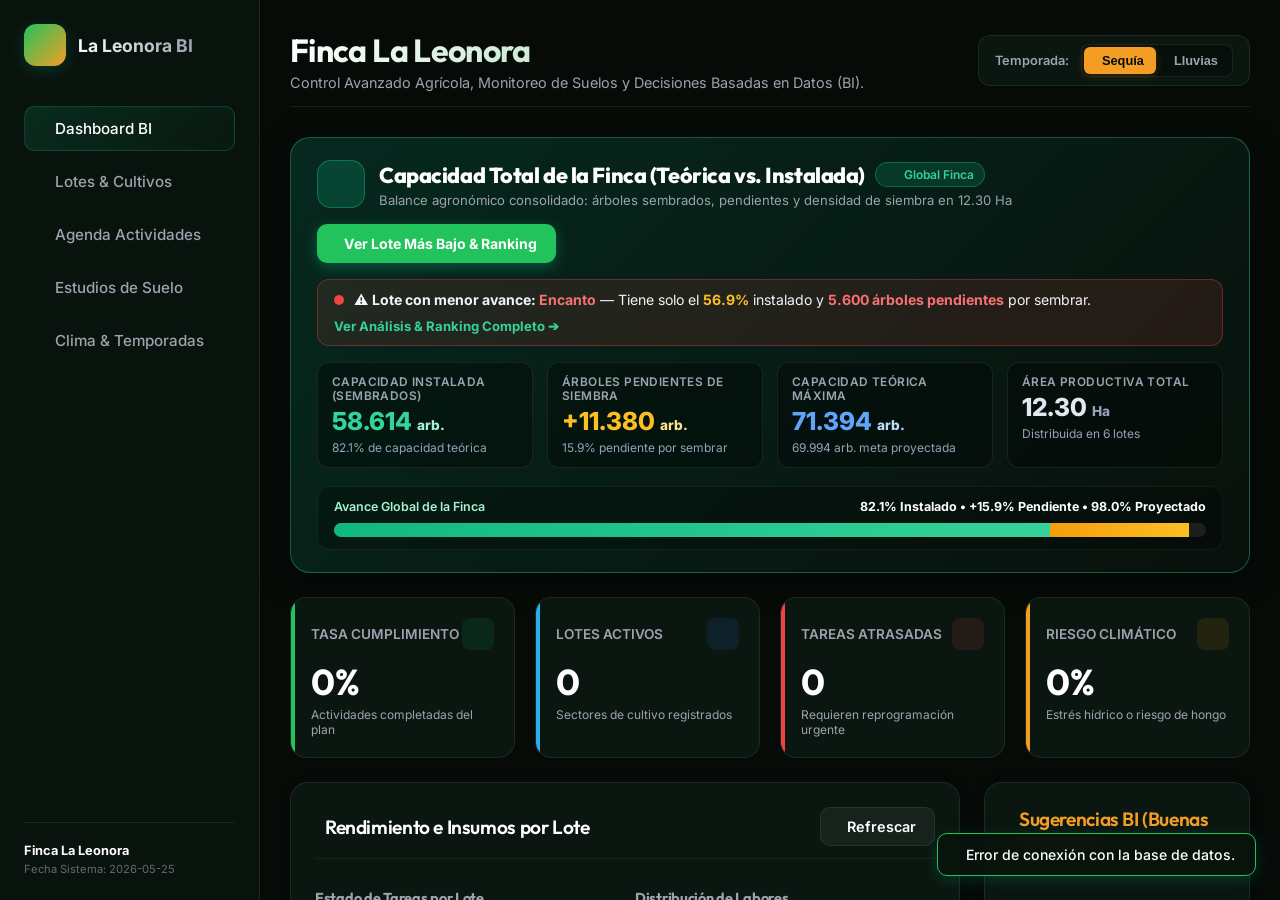
==== commit 5d02136f: "feat(dashboard): agregar Gran Indicador Ejecutivo de Capacidad Finca y ranking interactivo de lotes" ====
--- a/public/index.html
+++ b/public/index.html
@@ -100,6 +100,88 @@
       <section id="dashboard-section" class="app-section active">
         <div class="dashboard-grid">
           
+          <!-- GRAN INDICADOR EJECUTIVO: CAPACIDAD GLOBAL FINCA LA LEONORA -->
+          <div class="finca-grand-card" id="finca-grand-card" onclick="abrirModalRankingCapacidad()" title="Haz clic para ver el ranking detallado y el lote más rezagado">
+            <div class="finca-grand-top">
+              <div style="display:flex; align-items:center; gap:14px;">
+                <div class="finca-grand-icon">
+                  <i data-lucide="trees"></i>
+                </div>
+                <div>
+                  <div style="display:flex; align-items:center; gap:10px; flex-wrap:wrap;">
+                    <h2 class="finca-grand-title">Capacidad Total de la Finca (Teórica vs. Instalada)</h2>
+                    <span class="badge" style="background: rgba(16,185,129,0.18); color: #34d399; border: 1px solid rgba(16,185,129,0.4); font-size:0.75rem;">
+                      <i data-lucide="check-circle-2" style="width:12px; height:12px; vertical-align:middle;"></i> Global Finca
+                    </span>
+                  </div>
+                  <p class="finca-grand-subtitle">Balance agronómico consolidado: árboles sembrados, pendientes y densidad de siembra en 12.30 Ha</p>
+                </div>
+              </div>
+              <button type="button" class="btn btn-primary finca-grand-btn" onclick="event.stopPropagation(); abrirModalRankingCapacidad();">
+                <i data-lucide="bar-chart-2"></i> Ver Lote Más Bajo &amp; Ranking
+              </button>
+            </div>
+
+            <!-- Banner Alerta de Lote Más Bajo / Rezagado -->
+            <div class="finca-lowest-alert" id="finca-lowest-alert">
+              <div style="display:flex; align-items:center; gap:10px;">
+                <span class="pulse-indicator"></span>
+                <span style="font-size:0.88rem; color:#f1f5f9;">
+                  ⚠️ <strong>Lote con menor avance: <span id="finca-lote-bajo-nombre" style="color: #f87171; font-weight: 700;">Encanto</span></strong>
+                  — Tiene solo el <strong id="finca-lote-bajo-pct" style="color:#fbbf24;">56.9%</strong> instalado y <strong id="finca-lote-bajo-faltante" style="color:#f87171;">5.600 árboles pendientes</strong> por sembrar.
+                </span>
+              </div>
+              <span class="finca-click-hint">Ver Análisis &amp; Ranking Completo ➔</span>
+            </div>
+
+            <!-- Fila de Métricas Principales Consolidadas -->
+            <div class="finca-grand-metrics-grid">
+              <div class="finca-metric-box">
+                <span class="finca-metric-lbl">Capacidad Instalada (Sembrados)</span>
+                <div class="finca-metric-val" style="color: #34d399;">
+                  <span id="finca-sembrados-val">58.614</span> <small style="font-size:0.85rem; color:#a7f3d0;">arb.</small>
+                </div>
+                <span class="finca-metric-sub" id="finca-pct-instalada-sub">82.1% de capacidad teórica</span>
+              </div>
+
+              <div class="finca-metric-box">
+                <span class="finca-metric-lbl">Árboles Pendientes de Siembra</span>
+                <div class="finca-metric-val" style="color: #fbbf24;">
+                  <span id="finca-pendientes-val">+11.380</span> <small style="font-size:0.85rem; color:#fde68a;">arb.</small>
+                </div>
+                <span class="finca-metric-sub" id="finca-pendientes-sub">15.9% pendiente por sembrar</span>
+              </div>
+
+              <div class="finca-metric-box">
+                <span class="finca-metric-lbl">Capacidad Teórica Máxima</span>
+                <div class="finca-metric-val" style="color: #60a5fa;">
+                  <span id="finca-teorica-val">71.394</span> <small style="font-size:0.85rem; color:#bfdbfe;">arb.</small>
+                </div>
+                <span class="finca-metric-sub" id="finca-proyectado-sub">69.994 arb. meta proyectada</span>
+              </div>
+
+              <div class="finca-metric-box">
+                <span class="finca-metric-lbl">Área Productiva Total</span>
+                <div class="finca-metric-val" style="color: #e2e8f0;">
+                  <span id="finca-area-val">12.30</span> <small style="font-size:0.85rem; color:#94a3b8;">Ha</small>
+                </div>
+                <span class="finca-metric-sub">Distribuida en 6 lotes</span>
+              </div>
+            </div>
+
+            <!-- Gran Barra de Progreso Global -->
+            <div class="finca-grand-bar-wrapper">
+              <div class="finca-grand-bar-labels">
+                <span style="color:#a7f3d0; font-weight:600;"><i data-lucide="sprout" style="width:13px; height:13px; vertical-align:middle;"></i> Avance Global de la Finca</span>
+                <span id="finca-bar-pct-text" style="color:#fff; font-weight:700;">82.1% Instalado • +15.9% Pendiente • 98.0% Proyectado</span>
+              </div>
+              <div class="finca-progress-track">
+                <div id="finca-bar-sembrados" class="finca-progress-sembrados" style="width: 82.1%;" title="Sembrados"></div>
+                <div id="finca-bar-pendientes" class="finca-progress-pendientes" style="width: 15.9%;" title="Pendientes"></div>
+              </div>
+            </div>
+          </div>
+
           <!-- KPI Row -->
           <div class="kpi-row">
             <div class="kpi-card kpi-cumplimiento">
@@ -878,6 +960,65 @@
     </div>
   </div>
 
+  <!-- Modal: Ranking de Capacidad de Lotes (Sembrados vs Pendientes) -->
+  <div class="modal-overlay" id="ranking-modal">
+    <div class="modal-content" style="width: 820px; max-width: 95vw; max-height: calc(100vh - 40px); display: flex; flex-direction: column; padding: 0; overflow: hidden;">
+      
+      <!-- Header Fijo -->
+      <div class="modal-header modal-header-sticky" style="margin: 0; padding: 18px 24px; border-bottom: 1px solid rgba(255,255,255,0.08); background: #0c1811; display:flex; justify-content:space-between; align-items:center;">
+        <div style="display:flex; align-items:center; gap:12px;">
+          <div style="background: rgba(16,185,129,0.15); border: 1px solid rgba(16,185,129,0.3); border-radius: 10px; width: 40px; height: 40px; display: flex; align-items: center; justify-content: center; color: #34d399;">
+            <i data-lucide="bar-chart-2" style="width: 22px; height: 22px;"></i>
+          </div>
+          <div>
+            <h3 class="modal-title" style="margin: 0; font-size: 1.25rem;">Ranking de Capacidad &amp; Lote Más Rezagado</h3>
+            <p style="margin: 2px 0 0 0; font-size: 0.78rem; color: var(--text-muted);">Comparativa de avance de siembra: árboles sembrados vs. pendientes de cada lote</p>
+          </div>
+        </div>
+        <button class="modal-close" style="background: none; border: none; color: var(--text-muted); cursor: pointer; padding: 4px;"><i data-lucide="x"></i></button>
+      </div>
+
+      <!-- Cuerpo con Scroll Interno -->
+      <div class="modal-body-scroll" style="overflow-y: auto; padding: 20px 24px; flex: 1;">
+        
+        <!-- Tarjeta Hero: Lote más bajo / prioritario -->
+        <div id="ranking-hero-lote-bajo" style="margin-bottom: 22px;">
+          <!-- Inyectado dinámicamente -->
+        </div>
+
+        <!-- Tabla / Lista del Ranking Completo de Lotes -->
+        <div style="display: flex; justify-content: space-between; align-items: center; margin-bottom: 12px; flex-wrap: wrap; gap: 8px;">
+          <h4 style="font-size: 0.95rem; font-weight: 700; color: #f1f5f9; margin: 0; display: flex; align-items: center; gap: 8px;">
+            <i data-lucide="list-ordered" style="width:16px; height:16px; color:#10b981;"></i>
+            Ranking de Todos los Lotes (Ordenados de Menor a Mayor Avance)
+          </h4>
+          <span style="font-size: 0.75rem; color: var(--text-muted);">
+            🟢 &gt;90% Óptimo | 🟡 70-90% En Proceso | 🔴 &lt;70% Prioridad de Siembra
+          </span>
+        </div>
+
+        <div id="ranking-lotes-list" style="display: flex; flex-direction: column; gap: 12px;">
+          <!-- Inyectado dinámicamente -->
+        </div>
+
+      </div>
+
+      <!-- Footer Fijo -->
+      <div class="modal-footer modal-footer-sticky" style="margin: 0; padding: 14px 24px; border-top: 1px solid rgba(255,255,255,0.08); background: #0c1811; display:flex; justify-content:space-between; align-items:center; flex-wrap:wrap; gap:12px;">
+        <span style="font-size: 0.8rem; color: var(--text-muted);" id="ranking-modal-footer-stats">
+          Total Finca: <strong>58.614 sembrados</strong> | <strong>11.380 pendientes</strong>
+        </span>
+        <div style="display:flex; gap:10px;">
+          <button type="button" class="btn btn-secondary modal-cancel">Cerrar</button>
+          <button type="button" class="btn btn-primary" onclick="irASeccionLotes()">
+            <i data-lucide="layers" style="width:16px; height:16px;"></i> Ir a Gestión de Lotes
+          </button>
+        </div>
+      </div>
+
+    </div>
+  </div>
+
   <!-- DATALISTS PARA SUGERENCIAS / AUTOCOMPLETADOS DINÁMICOS -->
   <datalist id="crop-suggestions"></datalist>
   <datalist id="labor-suggestions"></datalist>
--- a/public/style.css
+++ b/public/style.css
@@ -1219,3 +1219,220 @@
   gap: 12px;
   flex-wrap: wrap;
 }
+
+/* ==========================================================================
+   GRAN INDICADOR EJECUTIVO: CAPACIDAD GLOBAL FINCA LA LEONORA
+   ========================================================================== */
+.finca-grand-card {
+  background: linear-gradient(135deg, rgba(6, 78, 59, 0.45) 0%, rgba(9, 17, 12, 0.95) 100%);
+  border: 1px solid rgba(52, 211, 153, 0.35);
+  border-radius: 20px;
+  padding: 22px 26px;
+  cursor: pointer;
+  transition: all 0.25s ease;
+  box-shadow: 0 8px 30px rgba(0, 0, 0, 0.4);
+  position: relative;
+  overflow: hidden;
+}
+
+.finca-grand-card:hover {
+  transform: translateY(-2px);
+  border-color: rgba(52, 211, 153, 0.7);
+  box-shadow: 0 12px 36px rgba(16, 185, 129, 0.22);
+}
+
+.finca-grand-top {
+  display: flex;
+  justify-content: space-between;
+  align-items: center;
+  flex-wrap: wrap;
+  gap: 16px;
+}
+
+.finca-grand-icon {
+  width: 48px;
+  height: 48px;
+  border-radius: 14px;
+  background: rgba(16, 185, 129, 0.2);
+  border: 1px solid rgba(16, 185, 129, 0.45);
+  display: flex;
+  align-items: center;
+  justify-content: center;
+  color: #34d399;
+  flex-shrink: 0;
+}
+
+.finca-grand-title {
+  font-size: 1.35rem;
+  font-weight: 800;
+  color: #fff;
+  margin: 0;
+}
+
+.finca-grand-subtitle {
+  font-size: 0.82rem;
+  color: var(--text-muted);
+  margin: 3px 0 0 0;
+}
+
+.finca-grand-btn {
+  font-weight: 700;
+  border-radius: 10px;
+  padding: 10px 18px;
+  font-size: 0.88rem;
+  display: flex;
+  align-items: center;
+  gap: 8px;
+  box-shadow: 0 4px 14px rgba(16, 185, 129, 0.35);
+}
+
+.finca-lowest-alert {
+  background: rgba(239, 68, 68, 0.12);
+  border: 1px solid rgba(239, 68, 68, 0.35);
+  border-radius: 12px;
+  padding: 11px 16px;
+  margin: 16px 0;
+  display: flex;
+  align-items: center;
+  justify-content: space-between;
+  flex-wrap: wrap;
+  gap: 10px;
+  transition: background 0.2s, border-color 0.2s;
+}
+
+.finca-lowest-alert:hover {
+  background: rgba(239, 68, 68, 0.18);
+  border-color: rgba(239, 68, 68, 0.55);
+}
+
+.pulse-indicator {
+  width: 10px;
+  height: 10px;
+  border-radius: 50%;
+  background-color: #ef4444;
+  box-shadow: 0 0 0 rgba(239, 68, 68, 0.7);
+  animation: pulse-red 1.8s infinite;
+  flex-shrink: 0;
+}
+
+@keyframes pulse-red {
+  0% { box-shadow: 0 0 0 0 rgba(239, 68, 68, 0.7); }
+  70% { box-shadow: 0 0 0 8px rgba(239, 68, 68, 0); }
+  100% { box-shadow: 0 0 0 0 rgba(239, 68, 68, 0); }
+}
+
+.finca-click-hint {
+  color: #34d399;
+  font-size: 0.82rem;
+  font-weight: 700;
+  display: flex;
+  align-items: center;
+  gap: 4px;
+}
+
+.finca-grand-metrics-grid {
+  display: grid;
+  grid-template-columns: repeat(auto-fit, minmax(180px, 1fr));
+  gap: 14px;
+  margin-bottom: 18px;
+}
+
+.finca-metric-box {
+  background: rgba(0, 0, 0, 0.35);
+  border: 1px solid rgba(255, 255, 255, 0.08);
+  border-radius: 12px;
+  padding: 12px 14px;
+}
+
+.finca-metric-lbl {
+  font-size: 0.74rem;
+  text-transform: uppercase;
+  color: var(--text-muted);
+  font-weight: 600;
+  display: block;
+  margin-bottom: 4px;
+  letter-spacing: 0.4px;
+}
+
+.finca-metric-val {
+  font-size: 1.55rem;
+  font-weight: 800;
+  line-height: 1.2;
+}
+
+.finca-metric-sub {
+  font-size: 0.75rem;
+  color: #94a3b8;
+  display: block;
+  margin-top: 3px;
+}
+
+.finca-grand-bar-wrapper {
+  background: rgba(0, 0, 0, 0.25);
+  border: 1px solid rgba(255, 255, 255, 0.06);
+  border-radius: 12px;
+  padding: 12px 16px;
+}
+
+.finca-grand-bar-labels {
+  display: flex;
+  justify-content: space-between;
+  align-items: center;
+  font-size: 0.78rem;
+  margin-bottom: 8px;
+  flex-wrap: wrap;
+  gap: 6px;
+}
+
+.finca-progress-track {
+  height: 14px;
+  background: rgba(255, 255, 255, 0.08);
+  border-radius: 8px;
+  overflow: hidden;
+  display: flex;
+  width: 100%;
+}
+
+.finca-progress-sembrados {
+  background: linear-gradient(90deg, #10b981, #34d399);
+  height: 100%;
+  transition: width 0.6s ease;
+}
+
+.finca-progress-pendientes {
+  background: linear-gradient(90deg, #f59e0b, #fbbf24);
+  height: 100%;
+  transition: width 0.6s ease;
+}
+
+/* Items del ranking modal */
+.ranking-lot-row {
+  background: rgba(255, 255, 255, 0.03);
+  border: 1px solid rgba(255, 255, 255, 0.08);
+  border-radius: 14px;
+  padding: 14px 18px;
+  display: flex;
+  flex-direction: column;
+  gap: 10px;
+  transition: all 0.2s ease;
+}
+
+.ranking-lot-row:hover {
+  background: rgba(255, 255, 255, 0.06);
+  border-color: rgba(52, 211, 153, 0.4);
+}
+
+.ranking-lot-row.is-lowest {
+  background: rgba(239, 68, 68, 0.08);
+  border-color: rgba(239, 68, 68, 0.4);
+}
+
+@keyframes flash-highlight {
+  0% { box-shadow: 0 0 0 0 rgba(52, 211, 153, 0.8); border-color: #34d399; }
+  50% { box-shadow: 0 0 25px 5px rgba(52, 211, 153, 0.9); border-color: #10b981; }
+  100% { box-shadow: 0 0 0 0 rgba(52, 211, 153, 0); border-color: var(--border-color); }
+}
+
+.lote-highlight-pulse {
+  animation: flash-highlight 2.5s ease;
+}
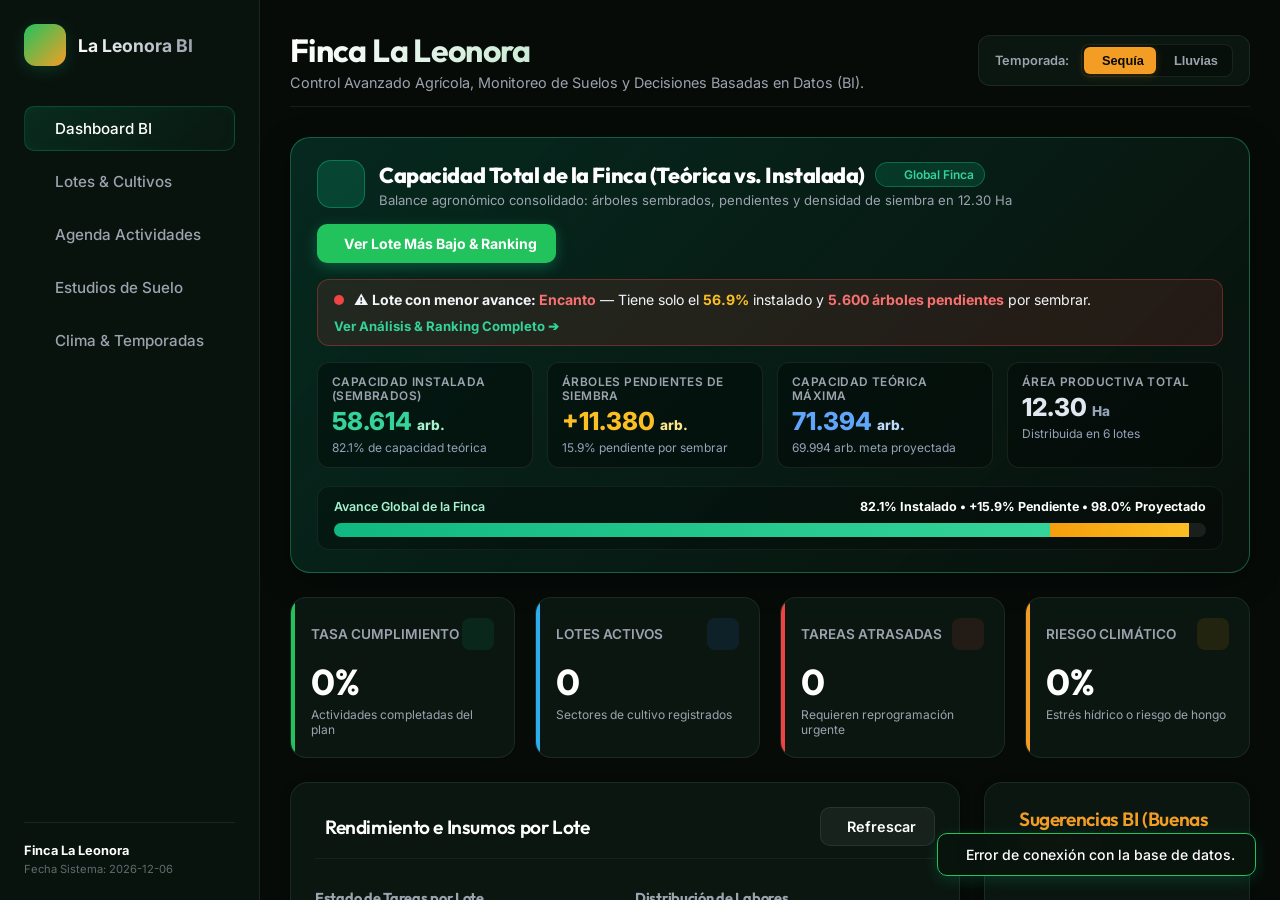
==== commit e9a89366: "fix(agenda): fecha dinamica, vista fresca operativa de mes vigente/pendientes, y persistencia estric" ====
--- a/public/index.html
+++ b/public/index.html
@@ -380,6 +380,24 @@
           </form>
         </div>
 
+        <!-- Pestañas de Vista Rápida de Agenda -->
+        <div style="display:flex; justify-content:space-between; align-items:center; margin-bottom:14px; flex-wrap:wrap; gap:10px;">
+          <div class="agenda-tabs" style="display:flex; gap:8px; flex-wrap:wrap;">
+            <button type="button" id="tab-agenda-fresh" class="btn btn-secondary active-agenda-tab" onclick="setAgendaFilterMode('fresco')" style="display:flex; align-items:center; gap:6px; font-weight:700; border-radius:10px; font-size:0.82rem; padding:7px 14px; background:rgba(16,185,129,0.2); color:#34d399; border:1px solid #10b981;">
+              <i data-lucide="sparkles" style="width:14px; height:14px;"></i> Mes Vigente &amp; Próximas (Labores Activas)
+            </button>
+            <button type="button" id="tab-agenda-pending" class="btn btn-secondary" onclick="setAgendaFilterMode('pendientes')" style="display:flex; align-items:center; gap:6px; font-weight:600; border-radius:10px; font-size:0.82rem; padding:7px 14px; color:#fbbf24; border:1px solid rgba(245,158,11,0.3);">
+              <i data-lucide="clock" style="width:14px; height:14px;"></i> Solo Pendientes por Realizar
+            </button>
+            <button type="button" id="tab-agenda-history" class="btn btn-secondary" onclick="setAgendaFilterMode('todas')" style="display:flex; align-items:center; gap:6px; font-weight:600; border-radius:10px; font-size:0.82rem; padding:7px 14px; color:#cbd5e1; border:1px solid rgba(255,255,255,0.1);">
+              <i data-lucide="archive" style="width:14px; height:14px;"></i> Historial Completo / Bitácora Central
+            </button>
+          </div>
+          <span id="agenda-count-badge" style="font-size:0.78rem; color:#a7f3d0; background:rgba(16,185,129,0.1); border:1px solid rgba(16,185,129,0.25); padding:4px 12px; border-radius:12px; font-weight:600;">
+            Mostrando labores
+          </span>
+        </div>
+
         <!-- Filter and Search Bar -->
         <div class="filter-bar">
           <div class="filter-controls">
@@ -387,15 +405,16 @@
               <option value="">Todos los Lotes</option>
             </select>
             <select id="filter-cumplida" class="filter-select" onchange="applyFilters()">
-              <option value="">Todos los Estados</option>
-              <option value="pendientes">Pendientes a futuro</option>
-              <option value="atrasadas">Atrasadas</option>
-              <option value="completadas">Cumplidas</option>
+              <option value="fresco" selected>🌱 Vista Fresca (Mes Vigente &amp; Próximas)</option>
+              <option value="pendientes">⏳ Solo Pendientes por Realizar</option>
+              <option value="atrasadas">⚠️ Solo Atrasadas (Pendientes Vencidas)</option>
+              <option value="completadas">✔ Solo Cumplidas / Historial Ejecutado</option>
+              <option value="todas">📚 Todas las Labores (Historial Completo)</option>
             </select>
-            <input type="text" id="search-activity" class="search-input" placeholder="Buscar por labor, operario, notas..." oninput="applyFilters()">
-          </div>
-          <button class="btn btn-secondary" onclick="document.getElementById('search-activity').value=''; document.getElementById('filter-lote').value=''; document.getElementById('filter-cumplida').value=''; applyFilters();">
-            Limpiar Filtros
+            <input type="text" id="search-activity" class="search-input" placeholder="Buscar por labor, operario, insumo, notas..." oninput="applyFilters()">
+          </div>
+          <button class="btn btn-secondary" onclick="document.getElementById('search-activity').value=''; document.getElementById('filter-lote').value=''; document.getElementById('filter-cumplida').value='fresco'; setAgendaFilterMode('fresco');">
+            Restablecer Vista
           </button>
         </div>
 
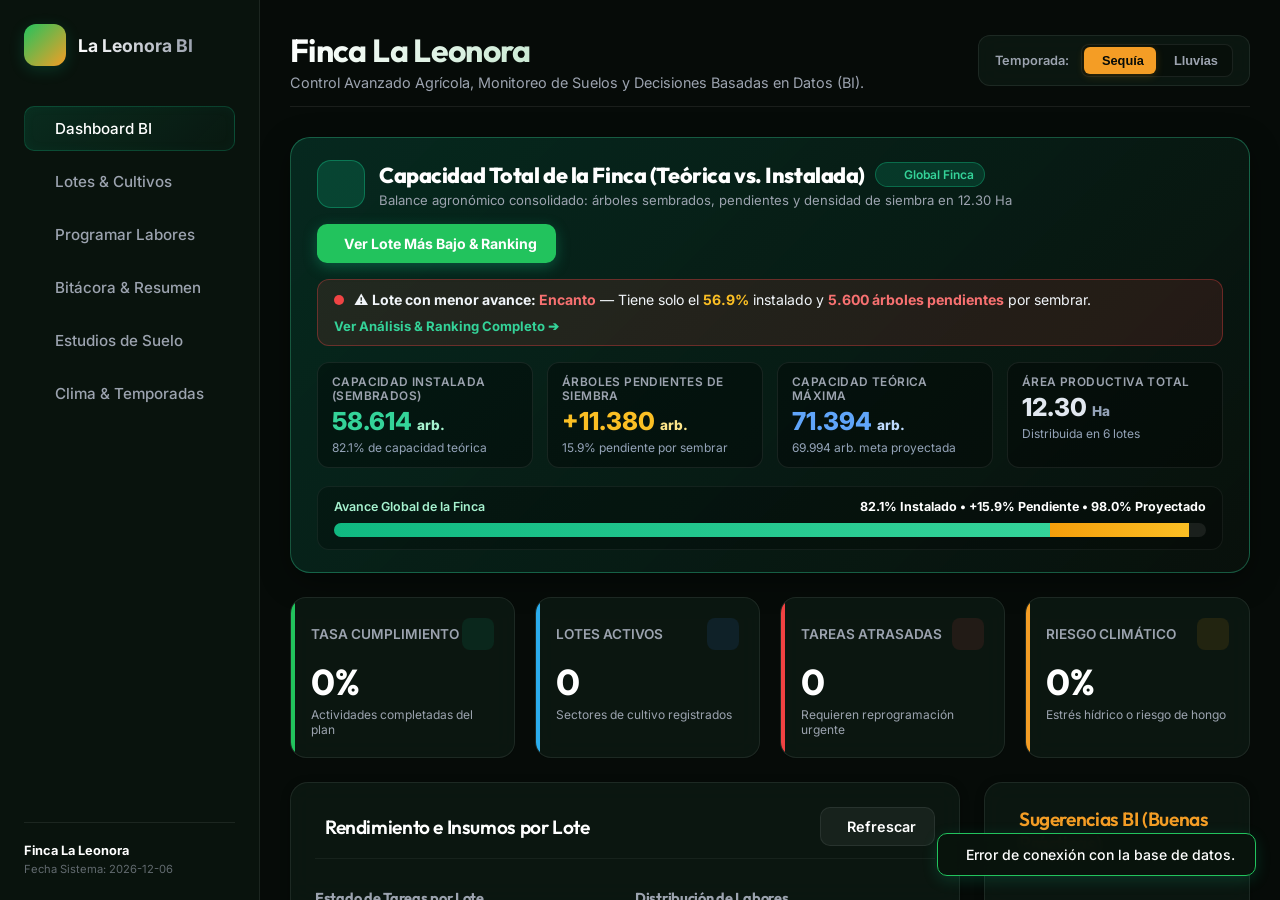
==== commit b81bc6e6: "feat(agri-bi): desacoplar pantalla de programacion de labores de la bitacora y resumen" ====
--- a/public/index.html
+++ b/public/index.html
@@ -42,9 +42,15 @@
             </a>
           </li>
           <li>
+            <a class="nav-item" data-section="programacion">
+              <i data-lucide="calendar-plus"></i>
+              <span>Programar Labores</span>
+            </a>
+          </li>
+          <li>
             <a class="nav-item" data-section="agenda">
-              <i data-lucide="calendar"></i>
-              <span>Agenda Actividades</span>
+              <i data-lucide="clipboard-list"></i>
+              <span>Bitácora &amp; Resumen</span>
             </a>
           </li>
           <li>
@@ -313,87 +319,221 @@
       <!-- ==========================================================================
            SECTION 3: AGENDA DE ACTIVIDADES
            ========================================================================== -->
-      <section id="agenda-section" class="app-section">
+            <!-- SECCIÓN: PROGRAMACIÓN DE LABORES (DEDICADA A AGENDAR, ASIGNAR Y REVISAR PENDIENTES) -->
+      <section id="programacion-section" class="app-section">
         <div style="display:flex; justify-content:space-between; align-items:center; margin-bottom:20px; flex-wrap:wrap; gap:12px;">
           <div>
-            <h2 style="color:white; font-size:1.5rem;">Bitácora de Labores</h2>
-            <p style="color:var(--text-muted); font-size:0.9rem;">Planifica las labores de la finca, márcalas como cumplidas en 1 clic y programa rápido.</p>
-          </div>
-          <div style="display:flex; gap:10px; align-items:center;">
+            <h2 style="color:white; font-size:1.5rem; display:flex; align-items:center; gap:10px;">
+              <span style="background:rgba(16,185,129,0.15); border:1px solid rgba(16,185,129,0.3); border-radius:10px; width:38px; height:38px; display:inline-flex; align-items:center; justify-content:center; color:#34d399;">
+                <i data-lucide="calendar-plus" style="width:22px; height:22px;"></i>
+              </span>
+              <span>Programación de Labores</span>
+            </h2>
+            <p style="color:var(--text-muted); font-size:0.9rem;">Planifica las tareas del campo, asigna operarios e insumos y mantén la finca al día.</p>
+          </div>
+          <div style="display:flex; gap:10px; align-items:center; flex-wrap:wrap;">
+            <button type="button" class="btn btn-secondary" onclick="irASeccion('agenda')" style="color:#34d399; border-color:rgba(16,185,129,0.35); background:rgba(16,185,129,0.08); display:flex; align-items:center; gap:6px; font-weight:600;">
+              <i data-lucide="bar-chart-3"></i> Ver Bitácora &amp; Resumen ➔
+            </button>
+            <button type="button" class="btn btn-secondary" onclick="abrirModalPersonal()" title="Gestionar Operarios" style="display:flex; align-items:center; gap:6px;">
+              <i data-lucide="users"></i> Operarios
+            </button>
+            <button type="button" class="btn btn-primary" onclick="abrirModalActividad()" style="display:flex; align-items:center; gap:6px;">
+              <i data-lucide="clipboard-pen"></i> Formulario Modal Detallado
+            </button>
+          </div>
+        </div>
+
+        <!-- FORMULARIO DE PROGRAMACIÓN LIMPIO Y COMPLETO -->
+        <div style="background: #0c1811; border: 1px solid rgba(16, 185, 129, 0.3); border-radius: 16px; padding: 20px 24px; margin-bottom: 24px; box-shadow: 0 8px 24px rgba(0,0,0,0.35);">
+          <div style="display: flex; justify-content: space-between; align-items: center; margin-bottom: 16px; flex-wrap: wrap; gap: 10px;">
+            <div style="font-weight: 700; color: #34d399; font-size: 1rem; display: flex; align-items: center; gap: 8px;">
+              <i data-lucide="sparkles" style="width: 18px; height: 18px; color: #fbbf24;"></i>
+              <span>Agendar Nueva Labor de Campo</span>
+            </div>
+            <!-- Sugerencias de Labores frecuentes en 1 Clic -->
+            <div style="display: flex; gap: 6px; flex-wrap: wrap; align-items: center;">
+              <span style="font-size:0.75rem; color:var(--text-muted); margin-right:4px;">Atajos:</span>
+              <button type="button" class="chip-labor" onclick="selectProgLabor('Plateo para café', 'Café', 'Crecimiento', 'Campo / Manual')">🌱 Plateo</button>
+              <button type="button" class="chip-labor" onclick="selectProgLabor('Guadaña general', 'Ambos Cultivos', 'Crecimiento', 'Campo / Manual')">🚜 Guadaña</button>
+              <button type="button" class="chip-labor" onclick="selectProgLabor('Deschuponada de café', 'Café', 'Fructificación', 'Campo / Manual')">🌿 Deschuponada</button>
+              <button type="button" class="chip-labor" onclick="selectProgLabor('Control de Plagas', 'Aguacate', 'Floración', 'Foliar')">💊 Control Plagas</button>
+              <button type="button" class="chip-labor" onclick="selectProgLabor('Fertilización Foliar', 'Café', 'Crecimiento', 'Foliar')">🧪 Fert. Foliar</button>
+              <button type="button" class="chip-labor" onclick="selectProgLabor('Fertilización Suelo', 'Café', 'Siembra', 'Suelo/Piso')">🌾 Fert. Suelo</button>
+            </div>
+          </div>
+
+          <form id="prog-act-form" onsubmit="guardarActividadProgramacion(false); return false;">
+            <!-- Fila 1: Lote, Labor, Fecha, Operario -->
+            <div style="display: grid; grid-template-columns: repeat(auto-fit, minmax(220px, 1fr)); gap: 14px; margin-bottom: 14px;">
+              <div>
+                <label style="font-size: 0.8rem; font-weight: 600; color: #f1f5f9; display: block; margin-bottom: 6px;">Lote Asociado *</label>
+                <select id="prog-act-lote" class="form-control" required style="font-size: 0.85rem; padding: 8px 12px;"></select>
+              </div>
+              <div>
+                <label style="font-size: 0.8rem; font-weight: 600; color: #f1f5f9; display: block; margin-bottom: 6px;">Tipo de Labor *</label>
+                <input type="text" id="prog-act-tipo" class="form-control" list="labor-suggestions" placeholder="Ej. Plateo para café nuevo" required style="font-size: 0.85rem; padding: 8px 12px;">
+              </div>
+              <div>
+                <label style="font-size: 0.8rem; font-weight: 600; color: #f1f5f9; display: block; margin-bottom: 6px;">Fecha Programada *</label>
+                <input type="date" id="prog-act-fecha" class="form-control" required style="font-size: 0.85rem; padding: 8px 12px;">
+              </div>
+              <div>
+                <label style="font-size: 0.8rem; font-weight: 600; color: #f1f5f9; display: block; margin-bottom: 6px;">Personal Responsable *</label>
+                <input type="text" id="prog-act-personal" class="form-control" list="personal-suggestions" placeholder="Ej. Ezequiel" required style="font-size: 0.85rem; padding: 8px 12px;">
+              </div>
+            </div>
+
+            <!-- Fila 2: Insumo, Tipo Aplicación, Cantidad, Unidad, Etapa -->
+            <div style="display: grid; grid-template-columns: repeat(auto-fit, minmax(180px, 1fr)); gap: 14px; margin-bottom: 14px; background: rgba(0,0,0,0.25); border: 1px solid rgba(255,255,255,0.06); border-radius: 12px; padding: 12px 14px;">
+              <div>
+                <label style="font-size: 0.78rem; color: var(--text-muted); display: block; margin-bottom: 4px;">Insumo / Producto (Opcional)</label>
+                <input type="text" id="prog-act-producto" class="form-control" placeholder="Ej. 25-4, Urea, Cal..." style="font-size: 0.85rem; padding: 7px 10px;">
+              </div>
+              <div>
+                <label style="font-size: 0.78rem; color: var(--text-muted); display: block; margin-bottom: 4px;">Tipo de Aplicación</label>
+                <select id="prog-act-metodo" class="form-control" style="font-size: 0.85rem; padding: 7px 10px;">
+                  <option value="Campo / Manual">Campo / Manual</option>
+                  <option value="Suelo/Piso">Suelo / Piso</option>
+                  <option value="Foliar">Foliar (Líquida)</option>
+                  <option value="Mecánica">Mecánica</option>
+                </select>
+              </div>
+              <div>
+                <label style="font-size: 0.78rem; color: var(--text-muted); display: block; margin-bottom: 4px;">Cantidad Total</label>
+                <input type="number" step="any" id="prog-act-cantidad" class="form-control" placeholder="Ej. 50" style="font-size: 0.85rem; padding: 7px 10px;">
+              </div>
+              <div>
+                <label style="font-size: 0.78rem; color: var(--text-muted); display: block; margin-bottom: 4px;">Unidad de Medida</label>
+                <select id="prog-act-unidad" class="form-control" style="font-size: 0.85rem; padding: 7px 10px;">
+                  <option value="Kg">Kilogramos (Kg)</option>
+                  <option value="L">Litros (L)</option>
+                  <option value="Bultos">Bultos</option>
+                  <option value="Gramos">Gramos (g)</option>
+                  <option value="Canastillas">Canastillas</option>
+                  <option value="Jornales">Jornales</option>
+                </select>
+              </div>
+              <div>
+                <label style="font-size: 0.78rem; color: var(--text-muted); display: block; margin-bottom: 4px;">Etapa del Cultivo</label>
+                <select id="prog-act-etapa" class="form-control" style="font-size: 0.85rem; padding: 7px 10px;">
+                  <option value="Crecimiento">Crecimiento / Vegetativo</option>
+                  <option value="Floración">Floración</option>
+                  <option value="Fructificación">Fructificación / Llenado</option>
+                  <option value="Cosecha">Cosecha</option>
+                  <option value="Zoca">Zoca / Mantenimiento</option>
+                  <option value="Siembra">Siembra / Establecimiento</option>
+                </select>
+              </div>
+            </div>
+
+            <!-- Fila 3: Observaciones y Estado Inicial -->
+            <div style="display: grid; grid-template-columns: 2fr 1fr; gap: 14px; margin-bottom: 16px;">
+              <div>
+                <label style="font-size: 0.78rem; color: var(--text-muted); display: block; margin-bottom: 4px;">Observaciones / Instrucciones de Campo</label>
+                <input type="text" id="prog-act-notas" class="form-control" placeholder="Detalles de aplicación, lote zoqueado, condiciones o notas especiales..." style="font-size: 0.85rem; padding: 8px 12px;">
+              </div>
+              <div>
+                <label style="font-size: 0.78rem; color: var(--text-muted); display: block; margin-bottom: 4px;">Estado Inicial de la Labor</label>
+                <select id="prog-act-cumplida" class="form-control" style="font-size: 0.85rem; padding: 8px 12px; font-weight: 600;">
+                  <option value="false" selected>⏳ Pendiente por Realizar</option>
+                  <option value="true">✔ Cumplida / Ya Ejecutada</option>
+                </select>
+              </div>
+            </div>
+
+            <!-- Botones de Acción -->
+            <div style="display: flex; gap: 10px; justify-content: flex-end; align-items: center; flex-wrap: wrap;">
+              <button type="button" onclick="limpiarFormularioProgramacion()" class="btn btn-secondary" style="font-size:0.85rem; padding:8px 16px;">
+                <i data-lucide="rotate-ccw"></i> Limpiar
+              </button>
+              <button type="button" onclick="guardarActividadProgramacion(true)" class="btn btn-secondary" style="border-color:#10b981; color:#34d399; font-size:0.85rem; padding:8px 18px; font-weight:600;">
+                <i data-lucide="plus-circle"></i> Guardar y Otra
+              </button>
+              <button type="submit" class="btn btn-primary" style="font-size:0.88rem; padding:9px 24px; font-weight:700; box-shadow:0 4px 14px rgba(16,185,129,0.35);">
+                <i data-lucide="calendar-check"></i> Agendar Actividad
+              </button>
+            </div>
+          </form>
+        </div>
+
+        <!-- LISTA / TABLERO DE PRÓXIMAS LABORES PROGRAMADAS PENDIENTES -->
+        <div style="background: rgba(0,0,0,0.22); border: 1px solid var(--border-color); border-radius: 16px; padding: 18px 22px;">
+          <div style="display: flex; justify-content: space-between; align-items: center; margin-bottom: 16px; flex-wrap: wrap; gap: 10px;">
+            <div style="display: flex; align-items: center; gap: 10px;">
+              <h3 style="color: white; font-size: 1.15rem; margin: 0; display: flex; align-items: center; gap: 8px;">
+                <i data-lucide="clock" style="color: #fbbf24; width: 20px; height: 20px;"></i>
+                <span>Próximas Labores Programadas</span>
+              </h3>
+              <span id="prog-pending-badge" style="font-size: 0.78rem; font-weight: 700; background: rgba(245, 158, 11, 0.15); color: #fbbf24; border: 1px solid rgba(245, 158, 11, 0.3); padding: 3px 10px; border-radius: 12px;">
+                0 pendientes
+              </span>
+            </div>
+            <div style="display: flex; gap: 10px; align-items: center;">
+              <select id="prog-filter-lote" class="form-control" onchange="renderProgramacionProximas()" style="font-size: 0.8rem; padding: 6px 12px; width: auto; min-width: 180px;">
+                <option value="todos">Todos los lotes</option>
+              </select>
+              <button type="button" class="btn btn-secondary" onclick="renderProgramacionProximas()" title="Refrescar lista" style="padding: 6px 10px;">
+                <i data-lucide="refresh-cw" style="width: 14px; height: 14px;"></i>
+              </button>
+            </div>
+          </div>
+
+          <div id="programacion-proximas-list">
+            <!-- Renderizado dinámico de tarjetas/filas de labores pendientes -->
+          </div>
+        </div>
+      </section>
+
+<section id="agenda-section" class="app-section">
+        <div style="display:flex; justify-content:space-between; align-items:center; margin-bottom:20px; flex-wrap:wrap; gap:12px;">
+          <div>
+            <h2 style="color:white; font-size:1.5rem; display:flex; align-items:center; gap:10px;">
+              <span style="background:rgba(52,211,153,0.15); border:1px solid rgba(52,211,153,0.3); border-radius:10px; width:38px; height:38px; display:inline-flex; align-items:center; justify-content:center; color:#34d399;">
+                <i data-lucide="clipboard-list" style="width:22px; height:22px;"></i>
+              </span>
+              <span>Bitácora &amp; Resumen de Labores</span>
+            </h2>
+            <p style="color:var(--text-muted); font-size:0.9rem;">Hojas de resumen, gráficos consolidados, avance y fichas técnicas detalladas por lote.</p>
+          </div>
+          <div style="display:flex; gap:10px; align-items:center; flex-wrap:wrap;">
             <div style="display:flex; background:rgba(0,0,0,0.3); border:1px solid var(--border-color); border-radius:10px; padding:3px;">
-              <button type="button" id="btn-view-cards" class="btn btn-secondary" onclick="switchAgendaView('cards')" style="font-size:0.78rem; padding:6px 12px; border-radius:8px; background:rgba(16,185,129,0.2); color:#34d399; border:none;">
+              <button type="button" id="btn-view-summary" class="btn btn-secondary" onclick="switchAgendaView('summary')" style="font-size:0.78rem; padding:6px 12px; border-radius:8px; background:rgba(16,185,129,0.2); color:#34d399; border:none; display:flex; align-items:center; gap:5px;">
+                <i data-lucide="bar-chart-3"></i> Resumen &amp; Gráficos
+              </button>
+              <button type="button" id="btn-view-cards" class="btn btn-secondary" onclick="switchAgendaView('cards')" style="font-size:0.78rem; padding:6px 12px; border-radius:8px; border:none; color:var(--text-muted); display:flex; align-items:center; gap:5px;">
                 <i data-lucide="layout-grid"></i> Tarjetas
               </button>
-              <button type="button" id="btn-view-table" class="btn btn-secondary" onclick="switchAgendaView('table')" style="font-size:0.78rem; padding:6px 12px; border-radius:8px; border:none; color:var(--text-muted);">
-                <i data-lucide="table"></i> Tabla
+              <button type="button" id="btn-view-table" class="btn btn-secondary" onclick="switchAgendaView('table')" style="font-size:0.78rem; padding:6px 12px; border-radius:8px; border:none; color:var(--text-muted); display:flex; align-items:center; gap:5px;">
+                <i data-lucide="table"></i> Tabla Detallada
               </button>
             </div>
+            <button class="btn btn-primary" onclick="irASeccion('programacion')" style="display:flex; align-items:center; gap:6px;">
+              <i data-lucide="calendar-plus"></i> Programar Labor
+            </button>
             <button class="btn btn-secondary" onclick="abrirModalPersonal()" title="Gestionar Operarios">
               <i data-lucide="users"></i> Operarios
             </button>
-            <button class="btn btn-primary" onclick="abrirModalActividad()">
-              <i data-lucide="calendar-plus"></i> Programar Detallado
-            </button>
-          </div>
-        </div>
-
-        <!-- BARRA DE PROGRAMACIÓN RÁPIDA (EXPRÉS) -->
-        <div style="background: rgba(16, 185, 129, 0.06); border: 1px solid rgba(16, 185, 129, 0.25); border-radius: 14px; padding: 14px 16px; margin-bottom: 20px;">
-          <div style="display: flex; justify-content: space-between; align-items: center; margin-bottom: 10px; flex-wrap: wrap; gap: 8px;">
-            <div style="font-weight: 700; color: #10b981; font-size: 0.92rem; display: flex; align-items: center; gap: 8px;">
-              <i data-lucide="zap" style="width: 17px; height: 17px; color: #fbbf24;"></i>
-              <span>Programación Exprés (Agendado Rápido en 1 Clic)</span>
-            </div>
-            <!-- Sugerencias de Labores frecuentes -->
-            <div style="display: flex; gap: 6px; flex-wrap: wrap;">
-              <button type="button" class="chip-labor" onclick="selectQuickLabor('Plateo para café', 'Café', 'Crecimiento')">🌱 Plateo</button>
-              <button type="button" class="chip-labor" onclick="selectQuickLabor('Guadaña general', 'Ambos Cultivos', 'Crecimiento')">🚜 Guadaña</button>
-              <button type="button" class="chip-labor" onclick="selectQuickLabor('Deschuponada de café', 'Café', 'Fructificación')">🌿 Deschuponada</button>
-              <button type="button" class="chip-labor" onclick="selectQuickLabor('Control de Plagas', 'Aguacate', 'Floración')">💊 Control Plagas</button>
-              <button type="button" class="chip-labor" onclick="selectQuickLabor('Fertilización Foliar', 'Café', 'Crecimiento')">🧪 Fert. Foliar</button>
-              <button type="button" class="chip-labor" onclick="selectQuickLabor('Fertilización Suelo', 'Café', 'Siembra')">🌾 Fert. Suelo</button>
-            </div>
-          </div>
-
-          <form id="quick-act-form" style="display: grid; grid-template-columns: repeat(auto-fit, minmax(160px, 1fr)) auto; gap: 10px; align-items: flex-end;">
-            <div>
-              <label style="font-size: 0.72rem; color: var(--text-muted); display: block; margin-bottom: 4px;">Lote *</label>
-              <select id="quick-act-lote" class="form-control" required style="font-size: 0.85rem; padding: 7px 10px;"></select>
-            </div>
-            <div>
-              <label style="font-size: 0.72rem; color: var(--text-muted); display: block; margin-bottom: 4px;">Labor a Realizar *</label>
-              <input type="text" id="quick-act-tipo" class="form-control" list="labor-suggestions" placeholder="Ej. Plateo para café nuevo" required style="font-size: 0.85rem; padding: 7px 10px;">
-            </div>
-            <div>
-              <label style="font-size: 0.72rem; color: var(--text-muted); display: block; margin-bottom: 4px;">Fecha *</label>
-              <input type="date" id="quick-act-fecha" class="form-control" required style="font-size: 0.85rem; padding: 7px 10px;">
-            </div>
-            <div>
-              <label style="font-size: 0.72rem; color: var(--text-muted); display: block; margin-bottom: 4px;">Operario *</label>
-              <input type="text" id="quick-act-personal" class="form-control" list="personal-suggestions" placeholder="Ej. Henry" required style="font-size: 0.85rem; padding: 7px 10px;">
-            </div>
-            <div>
-              <button type="submit" class="btn btn-primary" style="white-space: nowrap; height: 38px; display: inline-flex; align-items: center; gap: 6px; font-weight: 700;">
-                <i data-lucide="plus"></i> Agendar
-              </button>
-            </div>
-          </form>
+          </div>
         </div>
 
         <!-- Pestañas de Vista Rápida de Agenda -->
         <div style="display:flex; justify-content:space-between; align-items:center; margin-bottom:14px; flex-wrap:wrap; gap:10px;">
           <div class="agenda-tabs" style="display:flex; gap:8px; flex-wrap:wrap;">
-            <button type="button" id="tab-agenda-fresh" class="btn btn-secondary active-agenda-tab" onclick="setAgendaFilterMode('fresco')" style="display:flex; align-items:center; gap:6px; font-weight:700; border-radius:10px; font-size:0.82rem; padding:7px 14px; background:rgba(16,185,129,0.2); color:#34d399; border:1px solid #10b981;">
-              <i data-lucide="sparkles" style="width:14px; height:14px;"></i> Mes Vigente &amp; Próximas (Labores Activas)
+            <button type="button" id="tab-agenda-all" class="btn btn-secondary active-agenda-tab" onclick="setAgendaFilterMode('todas')" style="display:flex; align-items:center; gap:6px; font-weight:700; border-radius:10px; font-size:0.82rem; padding:7px 14px; background:rgba(16,185,129,0.2); color:#34d399; border:1px solid #10b981;">
+              <i data-lucide="layers" style="width:14px; height:14px;"></i> 🔄 Todas (Realizadas y Futuras)
             </button>
             <button type="button" id="tab-agenda-pending" class="btn btn-secondary" onclick="setAgendaFilterMode('pendientes')" style="display:flex; align-items:center; gap:6px; font-weight:600; border-radius:10px; font-size:0.82rem; padding:7px 14px; color:#fbbf24; border:1px solid rgba(245,158,11,0.3);">
-              <i data-lucide="clock" style="width:14px; height:14px;"></i> Solo Pendientes por Realizar
+              <i data-lucide="clock" style="width:14px; height:14px;"></i> ⏳ Solo Futuras / Pendientes
             </button>
-            <button type="button" id="tab-agenda-history" class="btn btn-secondary" onclick="setAgendaFilterMode('todas')" style="display:flex; align-items:center; gap:6px; font-weight:600; border-radius:10px; font-size:0.82rem; padding:7px 14px; color:#cbd5e1; border:1px solid rgba(255,255,255,0.1);">
-              <i data-lucide="archive" style="width:14px; height:14px;"></i> Historial Completo / Bitácora Central
+            <button type="button" id="tab-agenda-completed" class="btn btn-secondary" onclick="setAgendaFilterMode('completadas')" style="display:flex; align-items:center; gap:6px; font-weight:600; border-radius:10px; font-size:0.82rem; padding:7px 14px; color:#6ee7b7; border:1px solid rgba(16,185,129,0.3);">
+              <i data-lucide="check-circle-2" style="width:14px; height:14px;"></i> ✔ Solo Realizadas / Historial
             </button>
-          </div>
-          <span id="agenda-count-badge" style="font-size:0.78rem; color:#a7f3d0; background:rgba(16,185,129,0.1); border:1px solid rgba(16,185,129,0.25); padding:4px 12px; border-radius:12px; font-weight:600;">
+            <button type="button" id="tab-agenda-fresh" class="btn btn-secondary" onclick="setAgendaFilterMode('fresco')" style="display:flex; align-items:center; gap:6px; font-weight:600; border-radius:10px; font-size:0.82rem; padding:7px 14px; color:#cbd5e1; border:1px solid rgba(255,255,255,0.1);">
+              <i data-lucide="sparkles" style="width:14px; height:14px;"></i> 🌱 Mes Vigente &amp; Próximas
+            </button>
+          </div>
+          <span id="agenda-count-badge" style="font-size:0.8rem; color:#a7f3d0; background:rgba(16,185,129,0.1); border:1px solid rgba(16,185,129,0.25); padding:6px 14px; border-radius:12px; font-weight:600;">
             Mostrando labores
           </span>
         </div>
@@ -401,25 +541,168 @@
         <!-- Filter and Search Bar -->
         <div class="filter-bar">
           <div class="filter-controls">
-            <select id="filter-lote" class="filter-select" onchange="applyFilters()">
-              <option value="">Todos los Lotes</option>
+            <!-- Selector de Lote -->
+            <select id="filter-lote" class="filter-select" onchange="applyFilters()" title="Filtrar por lote específico">
+              <option value="">🌾 Todos los Lotes</option>
             </select>
-            <select id="filter-cumplida" class="filter-select" onchange="applyFilters()">
-              <option value="fresco" selected>🌱 Vista Fresca (Mes Vigente &amp; Próximas)</option>
-              <option value="pendientes">⏳ Solo Pendientes por Realizar</option>
+            <!-- Selector de Estado de la Labor -->
+            <select id="filter-cumplida" class="filter-select" onchange="applyFilters()" title="Filtrar por estado">
+              <option value="todas" selected>🔄 Todas (Realizadas y Futuras)</option>
+              <option value="pendientes">⏳ Solo Futuras / Pendientes por Realizar</option>
+              <option value="completadas">✔ Solo Realizadas / Ya Cumplidas</option>
               <option value="atrasadas">⚠️ Solo Atrasadas (Pendientes Vencidas)</option>
-              <option value="completadas">✔ Solo Cumplidas / Historial Ejecutado</option>
-              <option value="todas">📚 Todas las Labores (Historial Completo)</option>
+              <option value="fresco">🌱 Mes Vigente &amp; Próximas</option>
             </select>
-            <input type="text" id="search-activity" class="search-input" placeholder="Buscar por labor, operario, insumo, notas..." oninput="applyFilters()">
-          </div>
-          <button class="btn btn-secondary" onclick="document.getElementById('search-activity').value=''; document.getElementById('filter-lote').value=''; document.getElementById('filter-cumplida').value='fresco'; setAgendaFilterMode('fresco');">
-            Restablecer Vista
+            <!-- Selector de Año -->
+            <select id="filter-anio" class="filter-select" onchange="applyFilters()" title="Filtrar por año">
+              <option value="">📅 Todos los Años</option>
+              <option value="2026">2026</option>
+              <option value="2025">2025</option>
+            </select>
+            <!-- Selector de Mes -->
+            <select id="filter-mes" class="filter-select" onchange="applyFilters()" title="Filtrar por mes específico">
+              <option value="">🗓️ Todos los Meses</option>
+              <option value="01">01 - Enero</option>
+              <option value="02">02 - Febrero</option>
+              <option value="03">03 - Marzo</option>
+              <option value="04">04 - Abril</option>
+              <option value="05">05 - Mayo</option>
+              <option value="06">06 - Junio</option>
+              <option value="07">07 - Julio</option>
+              <option value="08">08 - Agosto</option>
+              <option value="09">09 - Septiembre</option>
+              <option value="10">10 - Octubre</option>
+              <option value="11">11 - Noviembre</option>
+              <option value="12">12 - Diciembre</option>
+            </select>
+            <!-- Rango Específico de Fechas (Desde / Hasta) -->
+            <div class="filter-dates-wrapper" title="Rango exacto de fechas">
+              <span style="font-size:0.75rem; color:var(--text-muted); display:flex; align-items:center; gap:4px;">
+                <i data-lucide="calendar" style="width:13px; height:13px; color:var(--primary);"></i> Desde:
+              </span>
+              <input type="date" id="filter-fecha-desde" class="filter-input-date" onchange="applyFilters()" title="Fecha Desde">
+              <span style="font-size:0.75rem; color:var(--text-muted);">Hasta:</span>
+              <input type="date" id="filter-fecha-hasta" class="filter-input-date" onchange="applyFilters()" title="Fecha Hasta">
+            </div>
+            <!-- Búsqueda por texto libre -->
+            <input type="text" id="search-activity" class="search-input" placeholder="Buscar labor, operario, insumo, notas..." oninput="applyFilters()">
+          </div>
+          <button type="button" class="btn btn-secondary" onclick="resetearTodosFiltrosAgenda()" style="white-space:nowrap; display:flex; align-items:center; gap:6px;">
+            <i data-lucide="rotate-ccw" style="width:14px; height:14px;"></i> Limpiar Filtros
           </button>
         </div>
 
+        
+        <!-- VISTA 0: RESUMEN EJECUTIVO & GRÁFICOS (Modo por Defecto) -->
+        <div id="agenda-summary-view" style="display: block;">
+          <!-- Tarjetas KPI Sintéticas del Filtro Actual -->
+          <div class="agenda-kpis-grid" style="display: grid; grid-template-columns: repeat(auto-fit, minmax(210px, 1fr)); gap: 14px; margin-bottom: 20px;">
+            <div class="kpi-card" style="padding: 16px; border-radius: 12px; background: rgba(255,255,255,0.03); border: 1px solid rgba(255,255,255,0.08);">
+              <div style="font-size: 0.78rem; color: var(--text-muted); display: flex; justify-content: space-between; align-items: center;">
+                <span>Total Labores Filtradas</span>
+                <i data-lucide="calendar" style="width: 16px; height: 16px; color: #10b981;"></i>
+              </div>
+              <div id="summary-kpi-total" style="font-size: 1.6rem; font-weight: 700; color: #fff; margin: 6px 0 2px;">0</div>
+              <div id="summary-kpi-avance" style="font-size: 0.75rem; color: #34d399; font-weight: 600;">0% Realizadas</div>
+            </div>
+
+            <div class="kpi-card" style="padding: 16px; border-radius: 12px; background: rgba(255,255,255,0.03); border: 1px solid rgba(255,255,255,0.08);">
+              <div style="font-size: 0.78rem; color: var(--text-muted); display: flex; justify-content: space-between; align-items: center;">
+                <span>Realizadas vs Pendientes</span>
+                <i data-lucide="check-circle-2" style="width: 16px; height: 16px; color: #34d399;"></i>
+              </div>
+              <div id="summary-kpi-status" style="font-size: 1.15rem; font-weight: 700; color: #fff; margin: 8px 0 2px; display: flex; gap: 8px; align-items: center;">
+                <span style="color: #34d399;">0 ✔</span> <span style="color: var(--text-muted);">|</span> <span style="color: #fbbf24;">0 ⏳</span>
+              </div>
+              <div id="summary-kpi-atrasadas" style="font-size: 0.75rem; color: var(--text-muted);">0 Atrasadas</div>
+            </div>
+
+            <div class="kpi-card" style="padding: 16px; border-radius: 12px; background: rgba(255,255,255,0.03); border: 1px solid rgba(255,255,255,0.08);">
+              <div style="font-size: 0.78rem; color: var(--text-muted); display: flex; justify-content: space-between; align-items: center;">
+                <span>Método: Suelo/Piso vs Foliar</span>
+                <i data-lucide="layers" style="width: 16px; height: 16px; color: #60a5fa;"></i>
+              </div>
+              <div id="summary-kpi-metodo" style="font-size: 1.05rem; font-weight: 700; color: #60a5fa; margin: 8px 0 2px;">
+                0 Suelo | 0 Foliar
+              </div>
+              <div style="font-size: 0.75rem; color: var(--text-muted);">Tipo de aplicación</div>
+            </div>
+
+            <div class="kpi-card" style="padding: 16px; border-radius: 12px; background: rgba(255,255,255,0.03); border: 1px solid rgba(255,255,255,0.08);">
+              <div style="font-size: 0.78rem; color: var(--text-muted); display: flex; justify-content: space-between; align-items: center;">
+                <span>Insumos Totales Aplicados</span>
+                <i data-lucide="flask-conical" style="width: 16px; height: 16px; color: #f59e0b;"></i>
+              </div>
+              <div id="summary-kpi-insumos" style="font-size: 1.3rem; font-weight: 700; color: #fbbf24; margin: 6px 0 2px;">0 Kg/L</div>
+              <div id="summary-kpi-prods-count" style="font-size: 0.75rem; color: var(--text-muted);">0 productos registrados</div>
+            </div>
+          </div>
+
+          <!-- Dos Gráficos Resumen Interactivos -->
+          <div style="display: grid; grid-template-columns: repeat(auto-fit, minmax(320px, 1fr)); gap: 16px; margin-bottom: 22px;">
+            <div style="background: rgba(0,0,0,0.25); border: 1px solid rgba(255,255,255,0.08); border-radius: 12px; padding: 18px;">
+              <div style="display: flex; justify-content: space-between; align-items: center; margin-bottom: 12px;">
+                <h4 style="margin: 0; font-size: 0.92rem; color: #f3f4f6; display: flex; align-items: center; gap: 7px;">
+                  <i data-lucide="bar-chart-2" style="width: 16px; height: 16px; color: #10b981;"></i>
+                  <span>Labores por Lote (Realizadas vs Pendientes)</span>
+                </h4>
+                <span style="font-size: 0.72rem; color: var(--text-muted);">Avance por sector</span>
+              </div>
+              <div style="height: 220px; position: relative;">
+                <canvas id="chartAgendaLotes"></canvas>
+              </div>
+            </div>
+
+            <div style="background: rgba(0,0,0,0.25); border: 1px solid rgba(255,255,255,0.08); border-radius: 12px; padding: 18px;">
+              <div style="display: flex; justify-content: space-between; align-items: center; margin-bottom: 12px;">
+                <h4 style="margin: 0; font-size: 0.92rem; color: #f3f4f6; display: flex; align-items: center; gap: 7px;">
+                  <i data-lucide="pie-chart" style="width: 16px; height: 16px; color: #3b82f6;"></i>
+                  <span>Distribución de Labores y Aplicación</span>
+                </h4>
+                <span style="font-size: 0.72rem; color: var(--text-muted);">Suelo/Piso vs Foliar</span>
+              </div>
+              <div style="height: 220px; position: relative;">
+                <canvas id="chartAgendaTipos"></canvas>
+              </div>
+            </div>
+          </div>
+
+          <!-- Tabla Ejecutiva Sintética (1 línea por labor con clic para abrir detalle completo) -->
+          <div style="background: rgba(0,0,0,0.22); border: 1px solid rgba(255,255,255,0.08); border-radius: 12px; padding: 16px; overflow: hidden;">
+            <div style="display: flex; justify-content: space-between; align-items: center; margin-bottom: 12px; flex-wrap: wrap; gap: 8px;">
+              <h4 style="margin: 0; font-size: 0.92rem; color: #f3f4f6; display: flex; align-items: center; gap: 7px;">
+                <i data-lucide="list-checks" style="width: 16px; height: 16px; color: #34d399;"></i>
+                <span>Resumen Ejecutivo de Labores</span>
+              </h4>
+              <span style="font-size: 0.76rem; color: #34d399; background: rgba(16,185,129,0.1); border: 1px solid rgba(16,185,129,0.25); padding: 4px 10px; border-radius: 8px;">
+                💡 Clic en cualquier labor para ver la Ficha Técnica (productos, cantidades, suelo/piso)
+              </span>
+            </div>
+            <div class="table-responsive">
+              <table class="table-summary-compact">
+                <thead>
+                  <tr>
+                    <th style="width: 100px;">Estado</th>
+                    <th>Lote &amp; Cultivo</th>
+                    <th>Tipo de Labor</th>
+                    <th>Aplicación</th>
+                    <th>Insumo / Producto</th>
+                    <th>Cantidad</th>
+                    <th>Fecha</th>
+                    <th>Responsable</th>
+                    <th style="text-align: right; width: 90px;">Ficha</th>
+                  </tr>
+                </thead>
+                <tbody id="agenda-summary-tbody">
+                  <!-- Inyectado dinámicamente -->
+                </tbody>
+              </table>
+            </div>
+          </div>
+        </div>
+
         <!-- VISTA 1: TARJETAS VISUALES DE LABORES (Por Defecto) -->
-        <div id="agenda-cards-container" class="actividades-cards-grid">
+        <div id="agenda-cards-container" class="actividades-cards-grid" style="display: none;">
           <!-- Inyectado desde app.js -->
         </div>
 
@@ -1038,6 +1321,188 @@
     </div>
   </div>
 
+  
+  
+  <!-- Modal: Ficha Técnica Completa del Lote (Siembras, Densidades, Insumos, Capacidad) -->
+  <div class="modal-overlay" id="lote-detail-modal">
+    <div class="modal-content" style="width: 720px; max-width: 95vw; max-height: 90vh; overflow-y: auto; padding: 24px;">
+      
+      <!-- Cabecera -->
+      <div class="modal-header" style="margin-bottom: 18px; padding-bottom: 14px; border-bottom: 1px solid rgba(255,255,255,0.08);">
+        <div style="display: flex; align-items: center; gap: 12px;">
+          <div style="width: 44px; height: 44px; border-radius: 12px; background: rgba(16,185,129,0.15); display: flex; align-items: center; justify-content: center; color: #34d399; border: 1px solid rgba(16,185,129,0.3);">
+            <i data-lucide="layers" style="width: 22px; height: 22px;"></i>
+          </div>
+          <div>
+            <span style="font-size: 0.74rem; text-transform: uppercase; letter-spacing: 0.05em; color: var(--text-muted);">Ficha Técnica Agronómica</span>
+            <h3 class="modal-title" id="lote-detail-nombre" style="margin: 2px 0 0 0; font-size: 1.3rem;">Lote</h3>
+          </div>
+        </div>
+        <button class="modal-close" onclick="cerrarFichaTecnicaLote()"><i data-lucide="x"></i></button>
+      </div>
+
+      <!-- Badges de Estado y Cultivos -->
+      <div style="display: flex; gap: 8px; align-items: center; flex-wrap: wrap; margin-bottom: 18px;">
+        <span id="lote-detail-badge-etapa" class="badge stage-badge" style="font-size: 0.85rem; padding: 5px 12px;">Crecimiento</span>
+        <span id="lote-detail-badge-area" class="badge" style="background: rgba(16,185,129,0.15); color: #34d399; border: 1px solid rgba(16,185,129,0.3); font-size: 0.85rem; padding: 5px 12px;">0 Ha</span>
+        <div id="lote-detail-crops-tags" style="display: flex; gap: 6px;"></div>
+      </div>
+
+      <!-- Bloque 1: Capacidad Instalada vs Teórica del Lote -->
+      <div style="background: rgba(255,255,255,0.03); border: 1px solid rgba(255,255,255,0.08); border-radius: 12px; padding: 16px; margin-bottom: 18px;">
+        <div style="display: flex; justify-content: space-between; align-items: center; margin-bottom: 8px;">
+          <span style="font-size: 0.8rem; font-weight: 700; color: #cbd5e1; display: flex; align-items: center; gap: 6px;">
+            <i data-lucide="gauge" style="width: 15px; height: 15px; color: #10b981;"></i> Capacidad Instalada vs. Teórica
+          </span>
+          <span id="lote-detail-cap-pct" style="font-weight: 700; font-size: 0.88rem; color: #10b981;">0% Instalada</span>
+        </div>
+        
+        <div id="lote-detail-cap-bar" class="lote-capacity-bar-container" style="height: 10px; border-radius: 6px; margin-bottom: 12px;">
+          <div id="lote-detail-bar-inst" class="lote-capacity-installed" style="width: 0%;"></div>
+          <div id="lote-detail-bar-pend" class="lote-capacity-pending" style="width: 0%;"></div>
+        </div>
+
+        <div style="display: grid; grid-template-columns: repeat(3, 1fr); gap: 8px; text-align: center;">
+          <div style="background: rgba(16,185,129,0.1); padding: 8px; border-radius: 8px;">
+            <div id="lote-detail-stat-sembrados" style="color: #34d399; font-weight: 700; font-size: 1.05rem;">0</div>
+            <div style="font-size: 0.7rem; color: var(--text-muted);">Árboles Sembrados</div>
+          </div>
+          <div style="background: rgba(245,158,11,0.1); padding: 8px; border-radius: 8px;">
+            <div id="lote-detail-stat-pendientes" style="color: #fbbf24; font-weight: 700; font-size: 1.05rem;">0</div>
+            <div style="font-size: 0.7rem; color: var(--text-muted);">Árboles Pendientes</div>
+          </div>
+          <div style="background: rgba(255,255,255,0.05); padding: 8px; border-radius: 8px;">
+            <div id="lote-detail-stat-teorica" style="color: #fff; font-weight: 700; font-size: 1.05rem;">0</div>
+            <div style="font-size: 0.7rem; color: var(--text-muted);">Capacidad Teórica Máx.</div>
+          </div>
+        </div>
+      </div>
+
+      <!-- Bloque 2: Desglose Detallado de Siembras y Policultivos -->
+      <div style="margin-bottom: 18px;">
+        <h4 style="margin: 0 0 10px 0; font-size: 0.88rem; color: #f3f4f6; display: flex; align-items: center; gap: 6px;">
+          <i data-lucide="sprout" style="width: 15px; height: 15px; color: #34d399;"></i> Desglose Agronómico por Cultivo / Siembra
+        </h4>
+        <div id="lote-detail-siembras-container">
+          <!-- Inyectado dinámicamente -->
+        </div>
+      </div>
+
+      <!-- Bloque 3: Insumos Aplicados en este Lote -->
+      <div style="background: rgba(0,0,0,0.25); border: 1px solid rgba(255,255,255,0.06); border-radius: 12px; padding: 14px; margin-bottom: 20px;">
+        <span style="font-size: 0.76rem; font-weight: 700; color: var(--text-muted); display: flex; align-items: center; gap: 6px; margin-bottom: 8px;">
+          <i data-lucide="flask-conical" style="width: 14px; height: 14px; color: #f59e0b;"></i> Insumos / Agroquímicos Registrados:
+        </span>
+        <div id="lote-detail-insumos-list" style="display: flex; gap: 6px; flex-wrap: wrap;">
+          <!-- Inyectado dinámicamente -->
+        </div>
+      </div>
+
+      <!-- Footer con Acciones Directas -->
+      <div style="display: flex; justify-content: space-between; align-items: center; flex-wrap: wrap; gap: 10px; border-top: 1px solid rgba(255,255,255,0.08); padding-top: 16px;">
+        <button type="button" id="lote-detail-btn-actividades" class="btn btn-primary" onclick="irAActividadesDesdeFichaLote()" style="display: flex; align-items: center; gap: 6px;">
+          <i data-lucide="calendar"></i> <span>Ver Actividades de este Lote</span>
+        </button>
+        <div style="display: flex; gap: 8px;">
+          <button type="button" id="lote-detail-btn-edit" class="btn btn-secondary" onclick="editarDesdeFichaLote()" style="display: flex; align-items: center; gap: 6px;">
+            <i data-lucide="edit-2"></i> Editar Lote
+          </button>
+          <button type="button" class="btn btn-secondary modal-cancel" onclick="cerrarFichaTecnicaLote()">Cerrar</button>
+        </div>
+      </div>
+
+    </div>
+  </div>
+
+  <!-- Modal: Ficha Técnica Detallada de la Labor (Suelo/Piso, Productos, Cantidades, Notas) -->
+  <div class="modal-overlay" id="act-detail-modal">
+    <div class="modal-content" style="width: 620px; max-width: 95vw; max-height: 90vh; overflow-y: auto; padding: 24px;">
+      <div class="modal-header" style="margin-bottom: 18px; padding-bottom: 14px; border-bottom: 1px solid rgba(255,255,255,0.08);">
+        <div style="display: flex; align-items: center; gap: 12px;">
+          <div id="detail-icon-wrapper" style="width: 44px; height: 44px; border-radius: 12px; background: rgba(16,185,129,0.15); display: flex; align-items: center; justify-content: center; color: #34d399; border: 1px solid rgba(16,185,129,0.3);">
+            <i data-lucide="file-text" style="width: 22px; height: 22px;"></i>
+          </div>
+          <div>
+            <span style="font-size: 0.74rem; text-transform: uppercase; letter-spacing: 0.05em; color: var(--text-muted);">Ficha Técnica de Labor</span>
+            <h3 class="modal-title" id="detail-act-tipo" style="margin: 2px 0 0 0; font-size: 1.25rem;">Labor Agrícola</h3>
+          </div>
+        </div>
+        <button class="modal-close" onclick="cerrarDetalleActividad()"><i data-lucide="x"></i></button>
+      </div>
+
+      <!-- Badges de Estado y Lote -->
+      <div style="display: flex; gap: 8px; align-items: center; flex-wrap: wrap; margin-bottom: 18px;">
+        <span id="detail-badge-estado" class="badge badge-cumplida" style="font-size: 0.85rem; padding: 5px 12px;">Cumplida</span>
+        <span id="detail-badge-lote" class="badge" style="background: rgba(59,130,246,0.15); color: #60a5fa; border: 1px solid rgba(59,130,246,0.3); font-size: 0.85rem; padding: 5px 12px;">Lote</span>
+        <span id="detail-badge-cultivo" class="badge" style="background: rgba(245,158,11,0.15); color: #fbbf24; border: 1px solid rgba(245,158,11,0.3); font-size: 0.85rem; padding: 5px 12px;">Cultivo</span>
+      </div>
+
+      <!-- Tarjeta Destacada: Insumos, Suelo / Piso & Método de Aplicación -->
+      <div style="background: rgba(255,255,255,0.03); border: 1px solid rgba(255,255,255,0.08); border-radius: 12px; padding: 16px; margin-bottom: 16px;">
+        <div style="font-size: 0.78rem; font-weight: 700; color: #10b981; text-transform: uppercase; letter-spacing: 0.05em; margin-bottom: 12px; display: flex; align-items: center; gap: 6px;">
+          <i data-lucide="droplet" style="width: 15px; height: 15px;"></i> Insumos, Suelo / Piso &amp; Aplicación
+        </div>
+        <div style="display: grid; grid-template-columns: repeat(2, 1fr); gap: 14px;">
+          <div>
+            <span style="font-size: 0.74rem; color: var(--text-muted); display: block;">Método de Aplicación:</span>
+            <div id="detail-act-metodo" style="font-size: 0.95rem; font-weight: 700; color: #fff; margin-top: 2px;">Suelo / Piso</div>
+          </div>
+          <div>
+            <span style="font-size: 0.74rem; color: var(--text-muted); display: block;">Producto / Insumo:</span>
+            <div id="detail-act-producto" style="font-size: 0.95rem; font-weight: 700; color: #34d399; margin-top: 2px;">25-4</div>
+          </div>
+          <div>
+            <span style="font-size: 0.74rem; color: var(--text-muted); display: block;">Dosificación Prescrita:</span>
+            <div id="detail-act-dosis" style="font-size: 0.9rem; color: #cbd5e1; margin-top: 2px;">200g/árbol</div>
+          </div>
+          <div>
+            <span style="font-size: 0.74rem; color: var(--text-muted); display: block;">Cantidad / Volumen Total:</span>
+            <div id="detail-act-cantidad" style="font-size: 0.92rem; font-weight: 700; color: #fbbf24; margin-top: 2px;">50 Kg</div>
+          </div>
+        </div>
+      </div>
+
+      <!-- Datos de Cronograma, Personal & Etapa -->
+      <div style="display: grid; grid-template-columns: repeat(3, 1fr); gap: 10px; margin-bottom: 16px;">
+        <div style="background: rgba(255,255,255,0.02); border: 1px solid rgba(255,255,255,0.06); border-radius: 10px; padding: 12px;">
+          <span style="font-size: 0.72rem; color: var(--text-muted); display: block;">Fecha:</span>
+          <strong id="detail-act-fecha" style="font-size: 0.88rem; color: #fff;">15/09/2026</strong>
+        </div>
+        <div style="background: rgba(255,255,255,0.02); border: 1px solid rgba(255,255,255,0.06); border-radius: 10px; padding: 12px;">
+          <span style="font-size: 0.72rem; color: var(--text-muted); display: block;">Responsable:</span>
+          <strong id="detail-act-personal" style="font-size: 0.88rem; color: #fff;">Ezequiel</strong>
+        </div>
+        <div style="background: rgba(255,255,255,0.02); border: 1px solid rgba(255,255,255,0.06); border-radius: 10px; padding: 12px;">
+          <span style="font-size: 0.72rem; color: var(--text-muted); display: block;">Etapa del Cultivo:</span>
+          <strong id="detail-act-etapa" style="font-size: 0.88rem; color: #cbd5e1;">Crecimiento</strong>
+        </div>
+      </div>
+
+      <!-- Notas de Campo & Observaciones -->
+      <div style="background: rgba(0,0,0,0.3); border: 1px solid rgba(255,255,255,0.08); border-radius: 10px; padding: 14px; margin-bottom: 20px;">
+        <span style="font-size: 0.74rem; font-weight: 700; color: var(--text-muted); display: flex; align-items: center; gap: 5px; margin-bottom: 6px;">
+          <i data-lucide="file-text" style="width: 14px; height: 14px; color: #10b981;"></i> Observaciones y Notas de Campo:
+        </span>
+        <p id="detail-act-notas" style="font-size: 0.88rem; color: #e2e8f0; line-height: 1.5; margin: 0; font-style: italic;">
+          Sin notas registradas.
+        </p>
+      </div>
+
+      <!-- Footer con Acciones Rápidas -->
+      <div style="display: flex; justify-content: space-between; align-items: center; flex-wrap: wrap; gap: 10px; border-top: 1px solid rgba(255,255,255,0.08); padding-top: 16px;">
+        <button type="button" id="detail-btn-toggle" class="btn btn-primary" onclick="toggleStatusDesdeDetalle()" style="display: flex; align-items: center; gap: 6px;">
+          <i data-lucide="check-circle-2"></i> <span>Marcar como Cumplida</span>
+        </button>
+        <div style="display: flex; gap: 8px;">
+          <button type="button" id="detail-btn-edit" class="btn btn-secondary" onclick="editarDesdeDetalle()" style="display: flex; align-items: center; gap: 6px;">
+            <i data-lucide="edit-2"></i> Editar Labor
+          </button>
+          <button type="button" class="btn btn-secondary modal-cancel" onclick="cerrarDetalleActividad()">Cerrar</button>
+        </div>
+      </div>
+    </div>
+  </div>
+
   <!-- DATALISTS PARA SUGERENCIAS / AUTOCOMPLETADOS DINÁMICOS -->
   <datalist id="crop-suggestions"></datalist>
   <datalist id="labor-suggestions"></datalist>
--- a/public/style.css
+++ b/public/style.css
@@ -1110,18 +1110,25 @@
 
 .filter-controls {
   display: flex;
-  gap: 12px;
+  gap: 10px;
   flex-wrap: wrap;
   align-items: center;
 }
 
 .filter-select {
-  background: rgba(255, 255, 255, 0.03);
+  background: rgba(255, 255, 255, 0.04);
   border: 1px solid var(--border-color);
   color: white;
   padding: 8px 12px;
   border-radius: 8px;
-  font-size: 0.85rem;
+  font-size: 0.84rem;
+  transition: border-color 0.2s, background 0.2s;
+}
+
+.filter-select:focus {
+  outline: none;
+  border-color: var(--primary);
+  background: rgba(16, 185, 129, 0.06);
 }
 
 select.filter-select option {
@@ -1129,14 +1136,42 @@
   color: #f3f4f6 !important;
 }
 
+.filter-dates-wrapper {
+  display: flex;
+  align-items: center;
+  gap: 6px;
+  background: rgba(255, 255, 255, 0.04);
+  padding: 3px 10px;
+  border: 1px solid var(--border-color);
+  border-radius: 8px;
+}
+
+.filter-input-date {
+  background: transparent;
+  border: none;
+  color: white;
+  padding: 4px 2px;
+  font-size: 0.82rem;
+  color-scheme: dark;
+}
+
+.filter-input-date:focus {
+  outline: none;
+}
+
 .search-input {
-  background: rgba(255, 255, 255, 0.03);
+  background: rgba(255, 255, 255, 0.04);
   border: 1px solid var(--border-color);
   color: white;
   padding: 8px 12px;
   border-radius: 8px;
-  font-size: 0.85rem;
-  width: 200px;
+  font-size: 0.84rem;
+  min-width: 220px;
+}
+
+.search-input:focus {
+  outline: none;
+  border-color: var(--primary);
 }
 
 
@@ -1436,3 +1471,85 @@
 .lote-highlight-pulse {
   animation: flash-highlight 2.5s ease;
 }
+
+/* Tabla resumen compacta de la agenda */
+.table-summary-compact {
+  width: 100%;
+  border-collapse: collapse;
+}
+
+.table-summary-compact th {
+  padding: 10px 12px;
+  font-size: 0.74rem;
+  text-transform: uppercase;
+  color: var(--text-muted);
+  font-weight: 700;
+  border-bottom: 1px solid rgba(255, 255, 255, 0.08);
+  background: rgba(0, 0, 0, 0.25);
+  letter-spacing: 0.03em;
+}
+
+.table-summary-compact td {
+  padding: 10px 12px;
+  font-size: 0.83rem;
+  border-bottom: 1px solid rgba(255, 255, 255, 0.04);
+  color: #cbd5e1;
+  vertical-align: middle;
+}
+
+.table-summary-compact tr.summary-row {
+  transition: background 0.16s ease, transform 0.16s ease;
+  cursor: pointer;
+}
+
+.table-summary-compact tr.summary-row:hover {
+  background: rgba(16, 185, 129, 0.08);
+}
+
+.badge-metodo {
+  display: inline-flex;
+  align-items: center;
+  gap: 4px;
+  font-size: 0.72rem;
+  padding: 3px 8px;
+  border-radius: 6px;
+  font-weight: 600;
+  white-space: nowrap;
+}
+
+.badge-suelo {
+  background: rgba(245, 158, 11, 0.15);
+  color: #fbbf24;
+  border: 1px solid rgba(245, 158, 11, 0.3);
+}
+
+.badge-foliar {
+  background: rgba(59, 130, 246, 0.15);
+  color: #60a5fa;
+  border: 1px solid rgba(59, 130, 246, 0.3);
+}
+
+.badge-general {
+  background: rgba(255, 255, 255, 0.08);
+  color: #e2e8f0;
+  border: 1px solid rgba(255, 255, 255, 0.15);
+}
+
+/* Estilos para Tarjeta de Lote Limpia y Ejecutiva */
+.lote-card-clean {
+  transition: transform 0.2s cubic-bezier(0.16, 1, 0.3, 1), border-color 0.2s ease, box-shadow 0.2s ease !important;
+}
+
+.lote-card-clean:hover {
+  transform: translateY(-3px);
+  border-color: rgba(16, 185, 129, 0.45) !important;
+  box-shadow: 0 12px 28px -6px rgba(0, 0, 0, 0.6), 0 0 15px rgba(16, 185, 129, 0.12) !important;
+}
+
+.siembra-card-detail {
+  background: rgba(255, 255, 255, 0.03);
+  border: 1px solid rgba(255, 255, 255, 0.08);
+  border-radius: 12px;
+  padding: 16px;
+  margin-bottom: 12px;
+}
